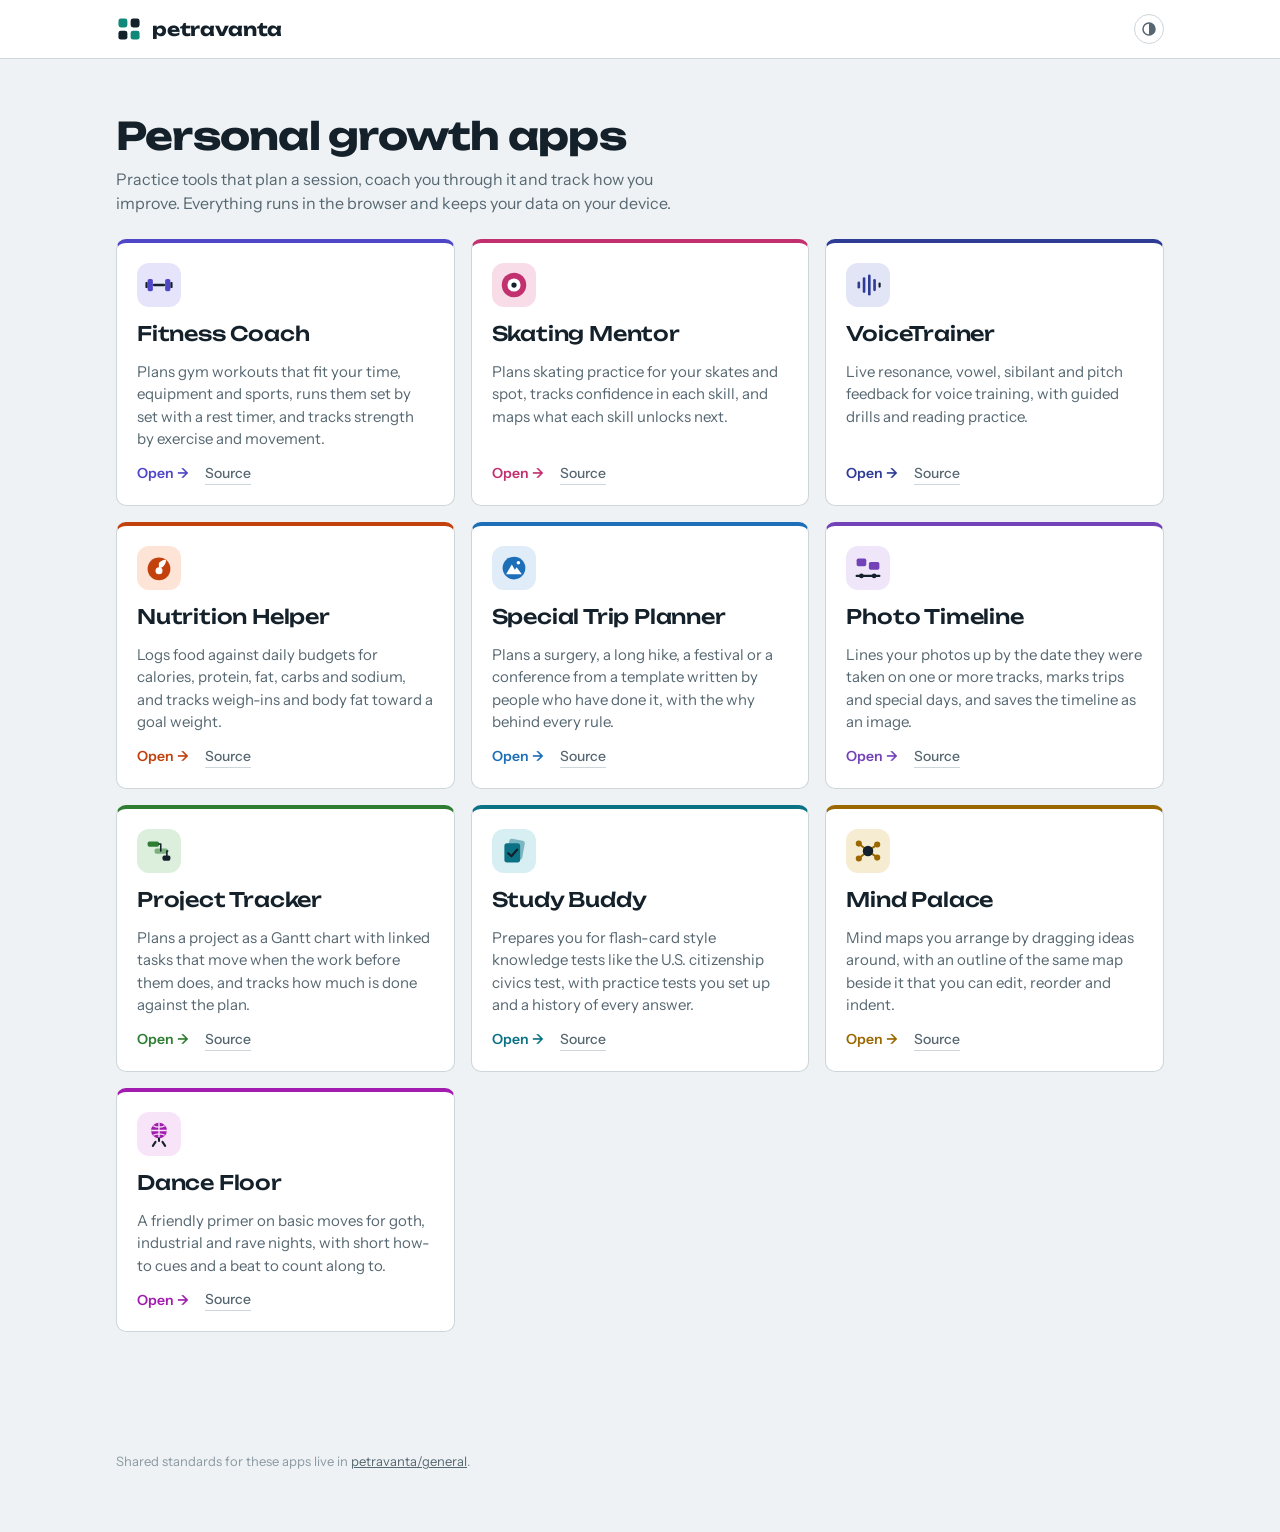
==== index.html @ db1f82f1 "Add Dance Floor to the hub, app menu and standards Co-Authored-By: Claude Opus 5.5 <noreply@anthropi" ====
<!doctype html>
<html lang="en">
<head>
<meta charset="utf-8">
<meta name="viewport" content="width=device-width,initial-scale=1,viewport-fit=cover">
<title>Personal growth apps</title>
<meta name="description" content="Personal growth apps: Fitness Coach, Skating Mentor, VoiceTrainer, Nutrition Helper, Special Trip Planner, Photo Timeline and Project Tracker.">
<meta name="theme-color" content="#ffffff" media="(prefers-color-scheme: light)">
<meta name="theme-color" content="#172129" media="(prefers-color-scheme: dark)">
<link rel="manifest" href="manifest.webmanifest">
<link rel="icon" href="icons/icon.svg" type="image/svg+xml">
<link rel="apple-touch-icon" href="icons/apple-touch-icon.png">
<script>try{var t=localStorage.getItem('petravanta.theme');if(t==='light'||t==='dark')document.documentElement.dataset.theme=t}catch(e){}</script>
<link rel="preconnect" href="https://fonts.googleapis.com">
<link rel="stylesheet" href="https://fonts.googleapis.com/css2?family=Unbounded:wght@500;700&family=Instrument+Sans:wght@400;500;600;700&family=JetBrains+Mono:wght@400;500&display=swap">
<link rel="stylesheet" href="shared/theme.css">
<style>
/* Hub accent: teal. Each card carries its own app's accent. */
:root{--accent:#11897a;--accent-ink:#ffffff;--accent-soft:#d9f1ec}
@media (prefers-color-scheme: dark){:root:not([data-theme="light"]){--accent:#3cc3ad;--accent-ink:#06201c;--accent-soft:#0f3530}}
:root[data-theme="dark"]{--accent:#3cc3ad;--accent-ink:#06201c;--accent-soft:#0f3530}

.app.fitness{--app:#4f46c8;--app-soft:#e6e4fb}
.app.skating{--app:#c2306f;--app-soft:#f8dde8}
.app.voice{--app:#2f3c95;--app-soft:#e2e5f6}
.app.nutrition{--app:#c2410c;--app-soft:#fde4d6}
.app.trip{--app:#1d6fb8;--app-soft:#e0ecf8}
.app.photo{--app:#7442b8;--app-soft:#efe6fa}
.app.project{--app:#2e7d32;--app-soft:#dcefdc}
.app.study{--app:#0b7285;--app-soft:#d7eef2}
.app.mind{--app:#9a6700;--app-soft:#f6ecd2}
.app.dance{--app:#a21caf;--app-soft:#f7e4f9}
@media (prefers-color-scheme: dark){
  :root:not([data-theme="light"]) .app.fitness{--app:#9d95ff;--app-soft:#25224d}
  :root:not([data-theme="light"]) .app.skating{--app:#f0679f;--app-soft:#3d1a2a}
  :root:not([data-theme="light"]) .app.voice{--app:#9aa6ff;--app-soft:#1e2447}
  :root:not([data-theme="light"]) .app.nutrition{--app:#fb8a4c;--app-soft:#3d2014}
  :root:not([data-theme="light"]) .app.trip{--app:#6cb4ff;--app-soft:#132a42}
  :root:not([data-theme="light"]) .app.photo{--app:#bb94ff;--app-soft:#2a1d40}
  :root:not([data-theme="light"]) .app.project{--app:#6fd39a;--app-soft:#143224}
  :root:not([data-theme="light"]) .app.study{--app:#5fd0e4;--app-soft:#0f2f36}
  :root:not([data-theme="light"]) .app.mind{--app:#f2c14e;--app-soft:#33280f}
  :root:not([data-theme="light"]) .app.dance{--app:#e879f9;--app-soft:#33173a}}
:root[data-theme="dark"] .app.fitness{--app:#9d95ff;--app-soft:#25224d}
:root[data-theme="dark"] .app.skating{--app:#f0679f;--app-soft:#3d1a2a}
:root[data-theme="dark"] .app.voice{--app:#9aa6ff;--app-soft:#1e2447}
:root[data-theme="dark"] .app.nutrition{--app:#fb8a4c;--app-soft:#3d2014}
:root[data-theme="dark"] .app.trip{--app:#6cb4ff;--app-soft:#132a42}
:root[data-theme="dark"] .app.photo{--app:#bb94ff;--app-soft:#2a1d40}
:root[data-theme="dark"] .app.project{--app:#6fd39a;--app-soft:#143224}
:root[data-theme="dark"] .app.study{--app:#5fd0e4;--app-soft:#0f2f36}
:root[data-theme="dark"] .app.mind{--app:#f2c14e;--app-soft:#33280f}
:root[data-theme="dark"] .app.dance{--app:#e879f9;--app-soft:#33173a}

.topbar{padding-block:14px}
.theme-slot{margin-left:auto;display:flex}
.hero{padding-block:36px 24px}
.hero h1{font-family:var(--f-display);font-weight:700;font-size:clamp(26px,5vw,38px);letter-spacing:-.02em;line-height:1.1;margin:0 0 10px;text-wrap:balance}
.hero p{color:var(--muted);max-width:52ch;font-size:16px}
.apps{display:grid;grid-template-columns:repeat(auto-fill,minmax(min(100%,300px),1fr));gap:16px;list-style:none;margin:0;padding:0}
.app{position:relative;display:flex;flex-direction:column;gap:12px;background:var(--surface);border:1px solid var(--line);border-radius:var(--r);padding:20px;border-top:4px solid var(--app)}
.app:hover{border-color:var(--app)}
.app .icon{width:44px;height:44px;border-radius:12px;background:var(--app-soft);display:grid;place-items:center}
.app .icon svg{width:28px;height:28px}
.app h2 a{color:inherit;text-decoration:none}
.app h2 a::after{content:"";position:absolute;inset:0;border-radius:var(--r)}
.app h2 a:focus-visible{outline:none}
.app:has(h2 a:focus-visible){outline:2px solid var(--app);outline-offset:2px}
.app p{color:var(--muted);flex:1}
.app .links{display:flex;gap:16px;align-items:center;font-size:14px;font-weight:600}
.app .open{color:var(--app)}
.app .src{position:relative;z-index:1;color:var(--muted);font-weight:500;text-decoration:none;border-bottom:1px solid var(--line)}
.app .src:hover{color:var(--ink)}
footer{padding-block:40px 60px;color:var(--faint);font-size:13px}
footer a{color:var(--muted)}
</style>
</head>
<body>
<header class="top">
  <div class="wrap">
    <div class="topbar">
      <div class="brand">
        <svg viewBox="0 0 32 32" aria-hidden="true"><rect x="3" y="3" width="11" height="11" rx="3" fill="var(--accent)"/><rect x="18" y="3" width="11" height="11" rx="3" fill="var(--ink)"/><rect x="3" y="18" width="11" height="11" rx="3" fill="var(--ink)"/><rect x="18" y="18" width="11" height="11" rx="3" fill="var(--accent)"/></svg>
        petravanta
      </div>
      <span class="theme-slot" data-theme-switch></span>
    </div>
  </div>
</header>

<main class="wrap">
  <section class="hero">
    <h1>Personal growth apps</h1>
    <p>Practice tools that plan a session, coach you through it and track how you improve. Everything runs in the browser and keeps your data on your device.</p>
  </section>

  <ul class="apps">
    <li class="app fitness">
      <div class="icon"><svg viewBox="0 0 32 32" aria-hidden="true"><rect x="3" y="9" width="6" height="14" rx="2" fill="var(--app)"/><rect x="23" y="9" width="6" height="14" rx="2" fill="var(--app)"/><rect x="9" y="14.5" width="14" height="3" rx="1.5" fill="var(--ink)"/><rect x="0.5" y="12.5" width="2.5" height="7" rx="1" fill="var(--ink)"/><rect x="29" y="12.5" width="2.5" height="7" rx="1" fill="var(--ink)"/></svg></div>
      <h2><a href="https://petravanta.github.io/fitness-coach/">Fitness Coach</a></h2>
      <p>Plans gym workouts that fit your time, equipment and sports, runs them set by set with a rest timer, and tracks strength by exercise and movement.</p>
      <div class="links"><span class="open" aria-hidden="true">Open →</span><a class="src" href="https://github.com/petravanta/fitness-coach">Source</a></div>
    </li>
    <li class="app skating">
      <div class="icon"><svg viewBox="0 0 32 32" aria-hidden="true"><circle cx="16" cy="16" r="14" fill="var(--app)"/><circle cx="16" cy="16" r="7.5" fill="var(--surface)"/><circle cx="16" cy="16" r="3" fill="var(--ink)"/></svg></div>
      <h2><a href="https://petravanta.github.io/skating-mentor/">Skating Mentor</a></h2>
      <p>Plans skating practice for your skates and spot, tracks confidence in each skill, and maps what each skill unlocks next.</p>
      <div class="links"><span class="open" aria-hidden="true">Open →</span><a class="src" href="https://github.com/petravanta/skating-mentor">Source</a></div>
    </li>
    <li class="app voice">
      <div class="icon"><svg viewBox="0 0 32 32" aria-hidden="true"><g fill="var(--app)"><rect x="4" y="12" width="3" height="8" rx="1.5"/><rect x="10" y="7" width="3" height="18" rx="1.5"/><rect x="16" y="4" width="3" height="24" rx="1.5"/><rect x="22" y="9" width="3" height="14" rx="1.5"/></g><rect x="28" y="13" width="2.5" height="6" rx="1.25" fill="var(--ink)"/></svg></div>
      <h2><a href="https://petravanta.github.io/voicetrainer/">VoiceTrainer</a></h2>
      <p>Live resonance, vowel, sibilant and pitch feedback for voice training, with guided drills and reading practice.</p>
      <div class="links"><span class="open" aria-hidden="true">Open →</span><a class="src" href="https://github.com/petravanta/voicetrainer">Source</a></div>
    </li>
    <li class="app nutrition">
      <div class="icon"><svg viewBox="0 0 32 32" aria-hidden="true"><circle cx="16" cy="17" r="13" fill="var(--app)"/><path d="M16 10c3.5-4 8-3.5 8-3.5s.5 4.5-3.5 8c-2 1.7-4.5 1.5-4.5 1.5S15.6 12 16 10z" fill="var(--surface)"/><circle cx="16" cy="19" r="4" fill="var(--surface)"/></svg></div>
      <h2><a href="https://petravanta.github.io/nutrition-helper/">Nutrition Helper</a></h2>
      <p>Logs food against daily budgets for calories, protein, fat, carbs and sodium, and tracks weigh-ins and body fat toward a goal weight.</p>
      <div class="links"><span class="open" aria-hidden="true">Open →</span><a class="src" href="https://github.com/petravanta/nutrition-helper">Source</a></div>
    </li>
    <li class="app trip">
      <div class="icon"><svg viewBox="0 0 32 32" aria-hidden="true"><circle cx="16" cy="16" r="13" fill="var(--app)"/><path d="M7 23l6.5-11 3.5 6 2-3 6 8z" fill="var(--surface)"/><circle cx="21" cy="10" r="2" fill="var(--surface)"/></svg></div>
      <h2><a href="https://petravanta.github.io/special-trip-planner/">Special Trip Planner</a></h2>
      <p>Plans a surgery, a long hike, a festival or a conference from a template written by people who have done it, with the why behind every rule.</p>
      <div class="links"><span class="open" aria-hidden="true">Open →</span><a class="src" href="https://github.com/petravanta/special-trip-planner">Source</a></div>
    </li>
    <li class="app photo">
      <div class="icon"><svg viewBox="0 0 32 32" aria-hidden="true"><rect x="3" y="5" width="11" height="9" rx="2" fill="var(--app)"/><rect x="17" y="9" width="12" height="9" rx="2" fill="var(--app)"/><path d="M3 25h26" stroke="var(--ink)" stroke-width="2.4" stroke-linecap="round"/><circle cx="8.5" cy="25" r="2.6" fill="var(--ink)"/><circle cx="23" cy="25" r="2.6" fill="var(--ink)"/></svg></div>
      <h2><a href="https://petravanta.github.io/photo-timeline/">Photo Timeline</a></h2>
      <p>Lines your photos up by the date they were taken on one or more tracks, marks trips and special days, and saves the timeline as an image.</p>
      <div class="links"><span class="open" aria-hidden="true">Open →</span><a class="src" href="https://github.com/petravanta/photo-timeline">Source</a></div>
    </li>
    <li class="app project">
      <div class="icon"><svg viewBox="0 0 32 32" aria-hidden="true"><rect x="3" y="5" width="13" height="6" rx="2" fill="var(--app)"/><rect x="11" y="13" width="15" height="6" rx="2" fill="var(--app)" opacity=".55"/><rect x="20" y="21" width="9" height="6" rx="2" fill="var(--ink)"/><path d="M16 8h2v8M26 16h-1v8" fill="none" stroke="var(--ink)" stroke-width="1.8" stroke-linecap="round" stroke-linejoin="round"/></svg></div>
      <h2><a href="https://petravanta.github.io/project-tracker/">Project Tracker</a></h2>
      <p>Plans a project as a Gantt chart with linked tasks that move when the work before them does, and tracks how much is done against the plan.</p>
      <div class="links"><span class="open" aria-hidden="true">Open →</span><a class="src" href="https://github.com/petravanta/project-tracker">Source</a></div>
    </li>
    <li class="app study">
      <div class="icon"><svg viewBox="0 0 32 32" aria-hidden="true"><rect x="9" y="3" width="18" height="22" rx="3" fill="var(--app)" opacity=".45" transform="rotate(10 18 14)"/><rect x="5" y="7" width="18" height="22" rx="3" fill="var(--app)"/><path d="M9.5 18.5l3.5 3.5 6.5-7.5" fill="none" stroke="var(--ink)" stroke-width="2.6" stroke-linecap="round" stroke-linejoin="round"/></svg></div>
      <h2><a href="https://petravanta.github.io/study-buddy/">Study Buddy</a></h2>
      <p>Prepares you for flash-card style knowledge tests like the U.S. citizenship civics test, with practice tests you set up and a history of every answer.</p>
      <div class="links"><span class="open" aria-hidden="true">Open →</span><a class="src" href="https://github.com/petravanta/study-buddy">Source</a></div>
    </li>
    <li class="app mind">
      <div class="icon"><svg viewBox="0 0 32 32" aria-hidden="true"><path d="M16 16L6 8M16 16L6 24M16 16L26 9M16 16L26 23" stroke="var(--app)" stroke-width="2.2" stroke-linecap="round"/><circle cx="16" cy="16" r="6" fill="var(--ink)"/><circle cx="5.5" cy="7.5" r="3.5" fill="var(--app)"/><circle cx="5.5" cy="24.5" r="3.5" fill="var(--app)"/><circle cx="26.5" cy="8.5" r="3.5" fill="var(--app)"/><circle cx="26.5" cy="23.5" r="3.5" fill="var(--app)"/></svg></div>
      <h2><a href="https://petravanta.github.io/mind-palace/">Mind Palace</a></h2>
      <p>Mind maps you arrange by dragging ideas around, with an outline of the same map beside it that you can edit, reorder and indent.</p>
      <div class="links"><span class="open" aria-hidden="true">Open →</span><a class="src" href="https://github.com/petravanta/mind-palace">Source</a></div>
    </li>
    <li class="app dance">
      <div class="icon"><svg viewBox="0 0 32 32" aria-hidden="true"><circle cx="16" cy="12" r="9" fill="var(--app)"/><path d="M7 12h18M16 3v18M9.5 6.5c3.5 2.2 9.5 2.2 13 0M9.5 17.5c3.5-2.2 9.5-2.2 13 0" stroke="var(--app-soft)" stroke-width="1.5" fill="none"/><path d="M16 21v3M9 29.5l3-4.5M23 29.5l-3-4.5" stroke="var(--ink)" stroke-width="2.4" stroke-linecap="round"/></svg></div>
      <h2><a href="https://petravanta.github.io/dance-floor/">Dance Floor</a></h2>
      <p>A friendly primer on basic moves for goth, industrial and rave nights, with short how-to cues and a beat to count along to.</p>
      <div class="links"><span class="open" aria-hidden="true">Open →</span><a class="src" href="https://github.com/petravanta/dance-floor">Source</a></div>
    </li>
  </ul>
</main>

<footer class="wrap">
  Shared standards for these apps live in <a href="https://github.com/petravanta/general">petravanta/general</a>.
</footer>
<script src="shared/theme-switch.js" defer></script>
<script>if('serviceWorker' in navigator&&/^(petravanta\.github\.io|localhost|127\.0\.0\.1)$/.test(location.hostname))navigator.serviceWorker.register('sw.js').catch(function(){})</script>
</body>
</html>
---- shared/theme.css ----
/* ===== Shared look: petravanta's apps =====
   Canonical copy of the tokens, type and components used by Fitness Coach and Skating Mentor (and this hub).
   Apps currently inline this block between "Shared look" and "end shared look"; update both when it changes.
   Each app only overrides the --accent values after this block. */
:root{
  --bg:#eef2f4; --surface:#ffffff; --sunk:#e3e9ec; --line:#cdd6db; --ink:#14212a; --muted:#566771; --faint:#8a99a2;
  --lv-new:#9aa8b0; --lv-learn:#c07a00; --lv-dev:#2f6fd0; --lv-conf:#11897a; --lv-solid:#0c5e3e;
  --lv-learn-bg:#fbefd9; --lv-dev-bg:#e1ebfa; --lv-conf-bg:#d9f1ec; --lv-solid-bg:#d5eadf;
  --danger:#b3261e; --danger-soft:#fbe3e1;
  --f-display:"Unbounded","Arial Rounded MT Bold",system-ui,sans-serif;
  --f-body:"Instrument Sans",system-ui,-apple-system,"Segoe UI",sans-serif;
  --f-mono:"JetBrains Mono",ui-monospace,"SF Mono",Menlo,monospace;
  --r:10px;
}
@media (prefers-color-scheme: dark){:root:not([data-theme="light"]){
  --bg:#0f161b; --surface:#172129; --sunk:#111a20; --line:#2a3842; --ink:#e4ecf0; --muted:#9fb0ba; --faint:#6b7d88;
  --lv-new:#64757f; --lv-learn:#e6a33a; --lv-dev:#6ea0f0; --lv-conf:#3cc3ad; --lv-solid:#6fd39a;
  --lv-learn-bg:#3a2a10; --lv-dev-bg:#182a45; --lv-conf-bg:#0f3530; --lv-solid-bg:#143224;
  --danger:#ff8a80; --danger-soft:#3d1c1a; color-scheme:dark}}
:root[data-theme="dark"]{
  --bg:#0f161b; --surface:#172129; --sunk:#111a20; --line:#2a3842; --ink:#e4ecf0; --muted:#9fb0ba; --faint:#6b7d88;
  --lv-new:#64757f; --lv-learn:#e6a33a; --lv-dev:#6ea0f0; --lv-conf:#3cc3ad; --lv-solid:#6fd39a;
  --lv-learn-bg:#3a2a10; --lv-dev-bg:#182a45; --lv-conf-bg:#0f3530; --lv-solid-bg:#143224;
  --danger:#ff8a80; --danger-soft:#3d1c1a; color-scheme:dark}
*{box-sizing:border-box}
body{margin:0;background:var(--bg);color:var(--ink);font-family:var(--f-body);font-size:15px;line-height:1.5}
body::before{content:"";position:fixed;inset:0 0 auto;height:env(safe-area-inset-top,0px);z-index:30;background:var(--surface)}
[hidden]{display:none!important}
button,input,select,textarea{font:inherit;color:inherit}
button{cursor:pointer}
:focus-visible{outline:2px solid var(--accent);outline-offset:2px}
.wrap{max-width:1080px;margin:0 auto;padding-left:max(16px,env(safe-area-inset-left,0px));padding-right:max(16px,env(safe-area-inset-right,0px))}
header.top{position:sticky;top:env(safe-area-inset-top,0px);z-index:20;background:var(--surface);border-bottom:1px solid var(--line)}
.topbar{display:flex;align-items:center;gap:16px;padding-block:12px 0;flex-wrap:wrap}
.brand{font-family:var(--f-display);font-weight:700;font-size:18px;letter-spacing:-.01em;display:flex;align-items:center;gap:10px}
.brand svg{width:26px;height:26px;flex:none}
.save-state{margin-left:auto;font-size:12px;color:var(--muted);font-family:var(--f-mono)}
nav.tabs{display:flex;gap:4px;overflow-x:auto;padding-top:8px;scrollbar-width:none}
nav.tabs button{background:none;border:0;border-bottom:3px solid transparent;padding:8px 12px 9px;font-weight:600;color:var(--muted);white-space:nowrap}
nav.tabs button[aria-selected="true"]{color:var(--ink);border-bottom-color:var(--accent)}
main{padding-block:20px 80px}
h2{font-family:var(--f-display);font-weight:500;font-size:20px;letter-spacing:-.01em;margin:0;text-wrap:balance}
h3{font-size:13px;text-transform:uppercase;letter-spacing:.08em;color:var(--muted);margin:0;font-weight:600}
p{margin:0}
.muted{color:var(--muted)}
.small{font-size:13px}
.mono{font-family:var(--f-mono);font-variant-numeric:tabular-nums}
.stack{display:flex;flex-direction:column;gap:16px}
.row{display:flex;gap:8px;flex-wrap:wrap;align-items:center}
.panel{background:var(--surface);border:1px solid var(--line);border-radius:var(--r);padding:16px}
.btn{border:1px solid var(--line);background:var(--surface);border-radius:999px;padding:7px 14px;font-weight:600;font-size:14px}
.btn:hover{border-color:var(--muted)}
.btn.primary{background:var(--accent);border-color:var(--accent);color:var(--accent-ink)}
.btn.ghost{background:none}
.btn.danger{color:var(--danger)}
.btn.sm{padding:4px 10px;font-size:13px}
.btn.big{padding:12px 22px;font-size:16px}
.chip{border:1px solid var(--line);background:var(--surface);border-radius:999px;padding:5px 12px;font-size:13px;font-weight:600;color:var(--muted)}
.chip[aria-pressed="true"]{background:var(--ink);border-color:var(--ink);color:var(--bg)}
.chips{display:flex;flex-wrap:wrap;gap:6px}
label.field{display:flex;flex-direction:column;gap:4px;font-size:12px;font-weight:600;color:var(--muted);text-transform:uppercase;letter-spacing:.06em}
select,input[type=text],input[type=number],textarea{background:var(--surface);border:1px solid var(--line);border-radius:8px;padding:8px 10px;font-size:15px;text-transform:none;letter-spacing:0;font-weight:500;min-width:0}
textarea{resize:vertical}
.ctx{display:grid;grid-template-columns:repeat(4,minmax(0,1fr));gap:12px;align-items:end}
@media (max-width:720px){.ctx{grid-template-columns:repeat(2,minmax(0,1fr))}}
.ctx-note{font-size:13px;color:var(--muted);margin-top:10px}
.pill{display:inline-flex;align-items:center;gap:6px;border-radius:999px;padding:2px 9px;font-size:12px;font-weight:700;white-space:nowrap;background:var(--sunk);color:var(--muted)}
.pill.l1{background:var(--lv-learn-bg);color:var(--lv-learn)}
.pill.l2{background:var(--lv-dev-bg);color:var(--lv-dev)}
.pill.l3{background:var(--lv-conf-bg);color:var(--lv-conf)}
.pill.l4{background:var(--lv-solid-bg);color:var(--lv-solid)}
.two{display:grid;grid-template-columns:minmax(0,1fr) minmax(0,1fr);gap:16px}
@media (max-width:720px){.two{grid-template-columns:minmax(0,1fr)}}
.banner{background:var(--accent-soft);border-radius:var(--r);padding:12px 16px;display:flex;gap:12px;align-items:center;flex-wrap:wrap}
.banner p{flex:1 1 260px}
.stats{display:grid;grid-template-columns:repeat(4,minmax(0,1fr));gap:12px}
@media (max-width:620px){.stats{grid-template-columns:repeat(2,minmax(0,1fr))}}
.stat b{display:block;font-family:var(--f-mono);font-size:24px;font-weight:500}
.stat span{font-size:12px;color:var(--muted);text-transform:uppercase;letter-spacing:.06em}
.meter{height:8px;border-radius:4px;background:var(--sunk);overflow:hidden}
.meter i{display:block;height:100%;border-radius:4px;background:var(--accent)}
.scrim{position:fixed;inset:0;background:rgba(10,16,20,.35);z-index:40}
.drawer{position:fixed;z-index:41;top:0;right:0;bottom:0;width:min(440px,100%);background:var(--surface);border-left:1px solid var(--line);overflow-y:auto;
  padding:calc(env(safe-area-inset-top,0px) + 18px) max(18px,env(safe-area-inset-right,0px)) calc(env(safe-area-inset-bottom,0px) + 24px) 18px;display:flex;flex-direction:column;gap:16px}
@media (max-width:640px){.drawer{top:auto;left:0;width:100%;max-height:86vh;border-left:0;border-top:1px solid var(--line);border-radius:16px 16px 0 0;padding-left:max(18px,env(safe-area-inset-left,0px))}}
.drawer .x{position:absolute;top:calc(env(safe-area-inset-top,0px) + 12px);right:max(12px,env(safe-area-inset-right,0px));background:var(--sunk);border:0;border-radius:999px;width:32px;height:32px;font-size:18px;line-height:1}
@media (max-width:640px){.drawer .x{top:12px}}
.drawer h2{padding-right:40px}
.drawer ul,.cues{margin:0;padding-left:18px}
.checks{display:flex;flex-wrap:wrap;gap:6px}
.checks label{display:inline-flex;align-items:center;gap:5px;font-size:13px;border:1px solid var(--line);border-radius:6px;padding:3px 8px;background:var(--sunk)}
.entry{display:grid;grid-template-columns:minmax(0,1fr) auto;gap:2px 12px;padding:8px 0;border-top:1px solid var(--line)}
.entry .meta{font-size:12px;color:var(--muted)}
.toast{position:fixed;left:50%;transform:translateX(-50%);bottom:calc(env(safe-area-inset-bottom,0px) + 18px);background:var(--ink);color:var(--bg);padding:9px 16px;border-radius:999px;font-size:14px;font-weight:600;z-index:60;max-width:calc(100% - 32px)}
.empty{padding:28px 16px;text-align:center;color:var(--muted)}
@media (prefers-reduced-motion:no-preference){.drawer{animation:slide .18s ease-out}@keyframes slide{from{transform:translateX(24px);opacity:.4}}}
/* ===== end shared look ===== */
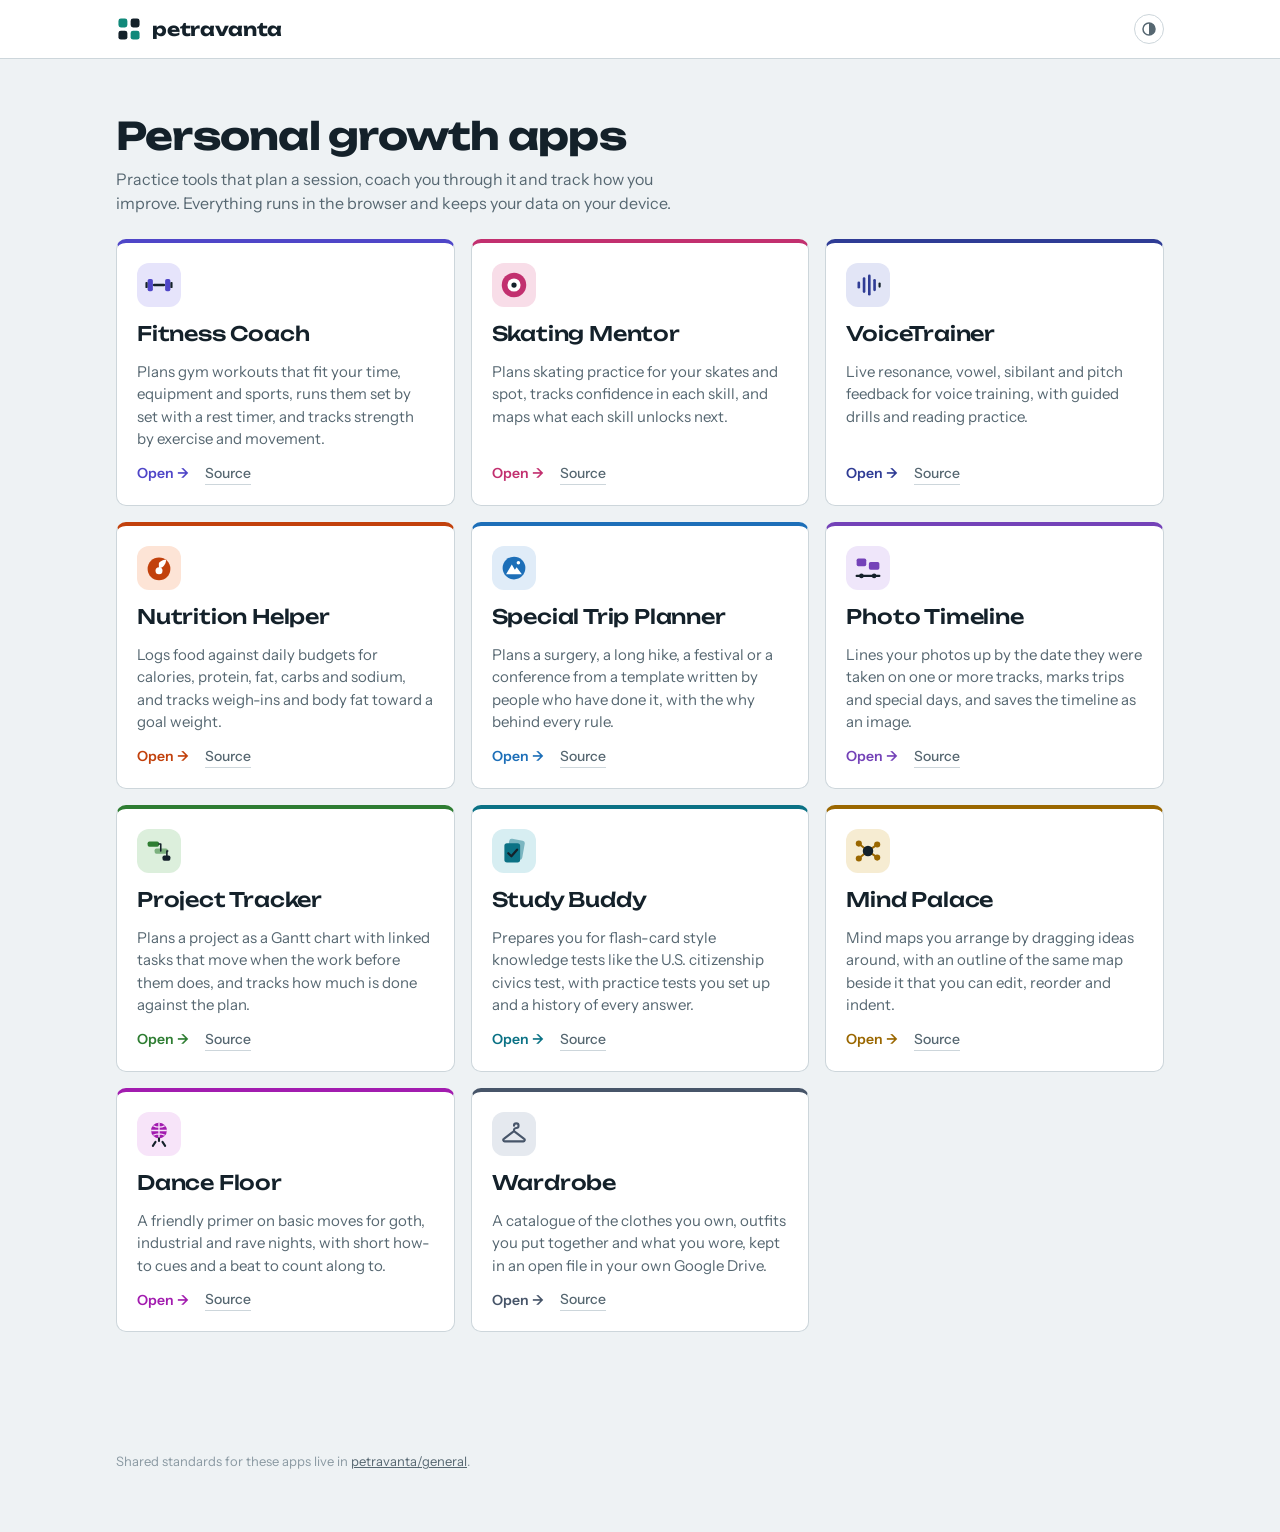
==== commit 648f9064: "Add Wardrobe to the hub, app menu and standards Co-Authored-By: Claude Opus 5.5 <noreply@anthropic.c" ====
--- a/index.html
+++ b/index.html
@@ -30,6 +30,7 @@
 .app.study{--app:#0b7285;--app-soft:#d7eef2}
 .app.mind{--app:#9a6700;--app-soft:#f6ecd2}
 .app.dance{--app:#a21caf;--app-soft:#f7e4f9}
+.app.wardrobe{--app:#475569;--app-soft:#e5e9ef}
 @media (prefers-color-scheme: dark){
   :root:not([data-theme="light"]) .app.fitness{--app:#9d95ff;--app-soft:#25224d}
   :root:not([data-theme="light"]) .app.skating{--app:#f0679f;--app-soft:#3d1a2a}
@@ -40,7 +41,8 @@
   :root:not([data-theme="light"]) .app.project{--app:#6fd39a;--app-soft:#143224}
   :root:not([data-theme="light"]) .app.study{--app:#5fd0e4;--app-soft:#0f2f36}
   :root:not([data-theme="light"]) .app.mind{--app:#f2c14e;--app-soft:#33280f}
-  :root:not([data-theme="light"]) .app.dance{--app:#e879f9;--app-soft:#33173a}}
+  :root:not([data-theme="light"]) .app.dance{--app:#e879f9;--app-soft:#33173a}
+  :root:not([data-theme="light"]) .app.wardrobe{--app:#a5b4c8;--app-soft:#222b36}}
 :root[data-theme="dark"] .app.fitness{--app:#9d95ff;--app-soft:#25224d}
 :root[data-theme="dark"] .app.skating{--app:#f0679f;--app-soft:#3d1a2a}
 :root[data-theme="dark"] .app.voice{--app:#9aa6ff;--app-soft:#1e2447}
@@ -51,6 +53,7 @@
 :root[data-theme="dark"] .app.study{--app:#5fd0e4;--app-soft:#0f2f36}
 :root[data-theme="dark"] .app.mind{--app:#f2c14e;--app-soft:#33280f}
 :root[data-theme="dark"] .app.dance{--app:#e879f9;--app-soft:#33173a}
+:root[data-theme="dark"] .app.wardrobe{--app:#a5b4c8;--app-soft:#222b36}
 
 .topbar{padding-block:14px}
 .theme-slot{margin-left:auto;display:flex}
@@ -155,6 +158,12 @@
       <p>A friendly primer on basic moves for goth, industrial and rave nights, with short how-to cues and a beat to count along to.</p>
       <div class="links"><span class="open" aria-hidden="true">Open →</span><a class="src" href="https://github.com/petravanta/dance-floor">Source</a></div>
     </li>
+    <li class="app wardrobe">
+      <div class="icon"><svg viewBox="0 0 32 32" aria-hidden="true"><path d="M16 6.5a2.6 2.6 0 1 1 2.6 2.6c-1 0-2.6.9-2.6 2.4v1.2L4.4 21.5a1.6 1.6 0 0 0 1 2.9h21.2a1.6 1.6 0 0 0 1-2.9L16 12.7" fill="var(--app-soft)" stroke="var(--app)" stroke-width="2.4" stroke-linecap="round" stroke-linejoin="round"/></svg></div>
+      <h2><a href="https://petravanta.github.io/wardrobe/">Wardrobe</a></h2>
+      <p>A catalogue of the clothes you own, outfits you put together and what you wore, kept in an open file in your own Google Drive.</p>
+      <div class="links"><span class="open" aria-hidden="true">Open →</span><a class="src" href="https://github.com/petravanta/wardrobe">Source</a></div>
+    </li>
   </ul>
 </main>
 
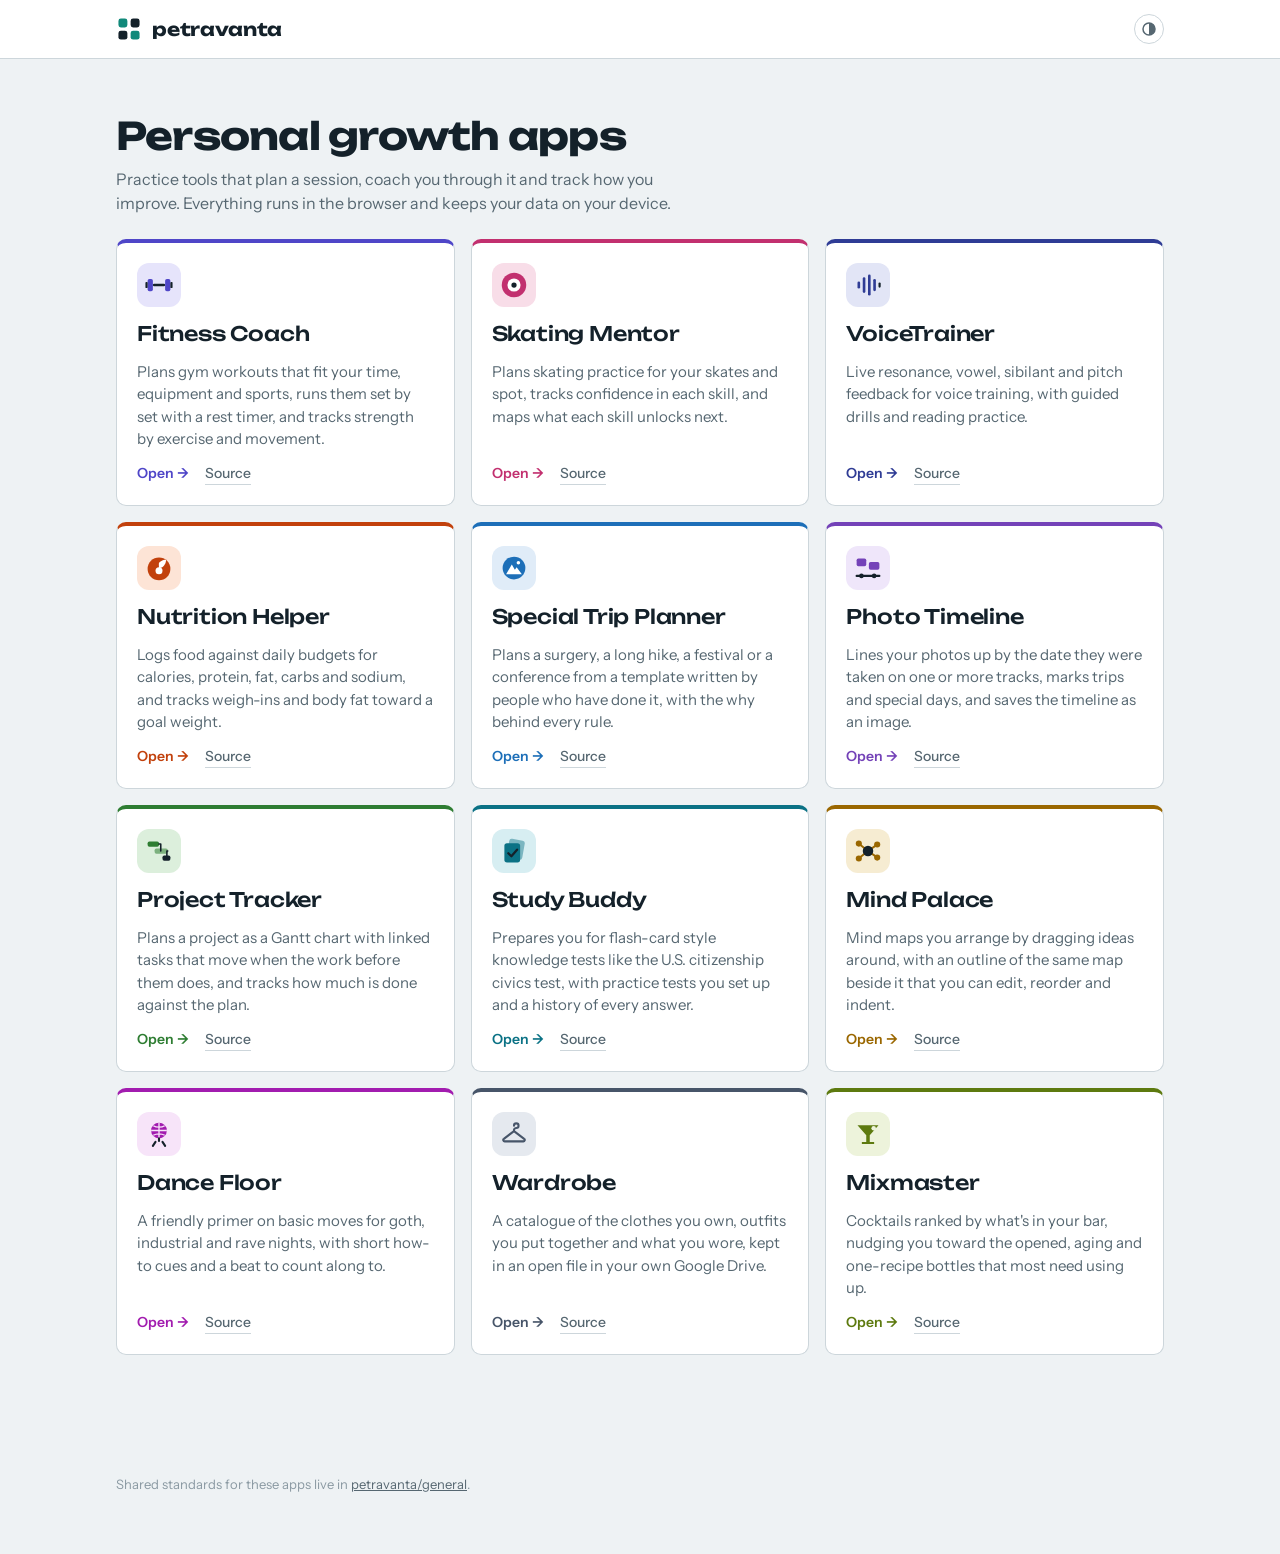
==== commit f94da759: "Add Mixmaster to the hub Hub card (chartreuse accent, cocktail glass icon), app switcher entry in sh" ====
--- a/index.html
+++ b/index.html
@@ -31,6 +31,7 @@
 .app.mind{--app:#9a6700;--app-soft:#f6ecd2}
 .app.dance{--app:#a21caf;--app-soft:#f7e4f9}
 .app.wardrobe{--app:#475569;--app-soft:#e5e9ef}
+.app.mixmaster{--app:#5d7a0f;--app-soft:#edf3db}
 @media (prefers-color-scheme: dark){
   :root:not([data-theme="light"]) .app.fitness{--app:#9d95ff;--app-soft:#25224d}
   :root:not([data-theme="light"]) .app.skating{--app:#f0679f;--app-soft:#3d1a2a}
@@ -42,7 +43,8 @@
   :root:not([data-theme="light"]) .app.study{--app:#5fd0e4;--app-soft:#0f2f36}
   :root:not([data-theme="light"]) .app.mind{--app:#f2c14e;--app-soft:#33280f}
   :root:not([data-theme="light"]) .app.dance{--app:#e879f9;--app-soft:#33173a}
-  :root:not([data-theme="light"]) .app.wardrobe{--app:#a5b4c8;--app-soft:#222b36}}
+  :root:not([data-theme="light"]) .app.wardrobe{--app:#a5b4c8;--app-soft:#222b36}
+  :root:not([data-theme="light"]) .app.mixmaster{--app:#b8d957;--app-soft:#252f10}}
 :root[data-theme="dark"] .app.fitness{--app:#9d95ff;--app-soft:#25224d}
 :root[data-theme="dark"] .app.skating{--app:#f0679f;--app-soft:#3d1a2a}
 :root[data-theme="dark"] .app.voice{--app:#9aa6ff;--app-soft:#1e2447}
@@ -54,6 +56,7 @@
 :root[data-theme="dark"] .app.mind{--app:#f2c14e;--app-soft:#33280f}
 :root[data-theme="dark"] .app.dance{--app:#e879f9;--app-soft:#33173a}
 :root[data-theme="dark"] .app.wardrobe{--app:#a5b4c8;--app-soft:#222b36}
+:root[data-theme="dark"] .app.mixmaster{--app:#b8d957;--app-soft:#252f10}
 
 .topbar{padding-block:14px}
 .theme-slot{margin-left:auto;display:flex}
@@ -164,6 +167,12 @@
       <p>A catalogue of the clothes you own, outfits you put together and what you wore, kept in an open file in your own Google Drive.</p>
       <div class="links"><span class="open" aria-hidden="true">Open →</span><a class="src" href="https://github.com/petravanta/wardrobe">Source</a></div>
     </li>
+    <li class="app mixmaster">
+      <div class="icon"><svg viewBox="0 0 32 32" aria-hidden="true"><path d="M4 6h24L18 17.5V25h5v2.5H9V25h5v-7.5z" fill="var(--app)"/><circle cx="22.5" cy="9.5" r="2.6" fill="var(--app-soft)"/></svg></div>
+      <h2><a href="https://petravanta.github.io/mixmaster/">Mixmaster</a></h2>
+      <p>Cocktails ranked by what's in your bar, nudging you toward the opened, aging and one-recipe bottles that most need using up.</p>
+      <div class="links"><span class="open" aria-hidden="true">Open →</span><a class="src" href="https://github.com/petravanta/mixmaster">Source</a></div>
+    </li>
   </ul>
 </main>
 
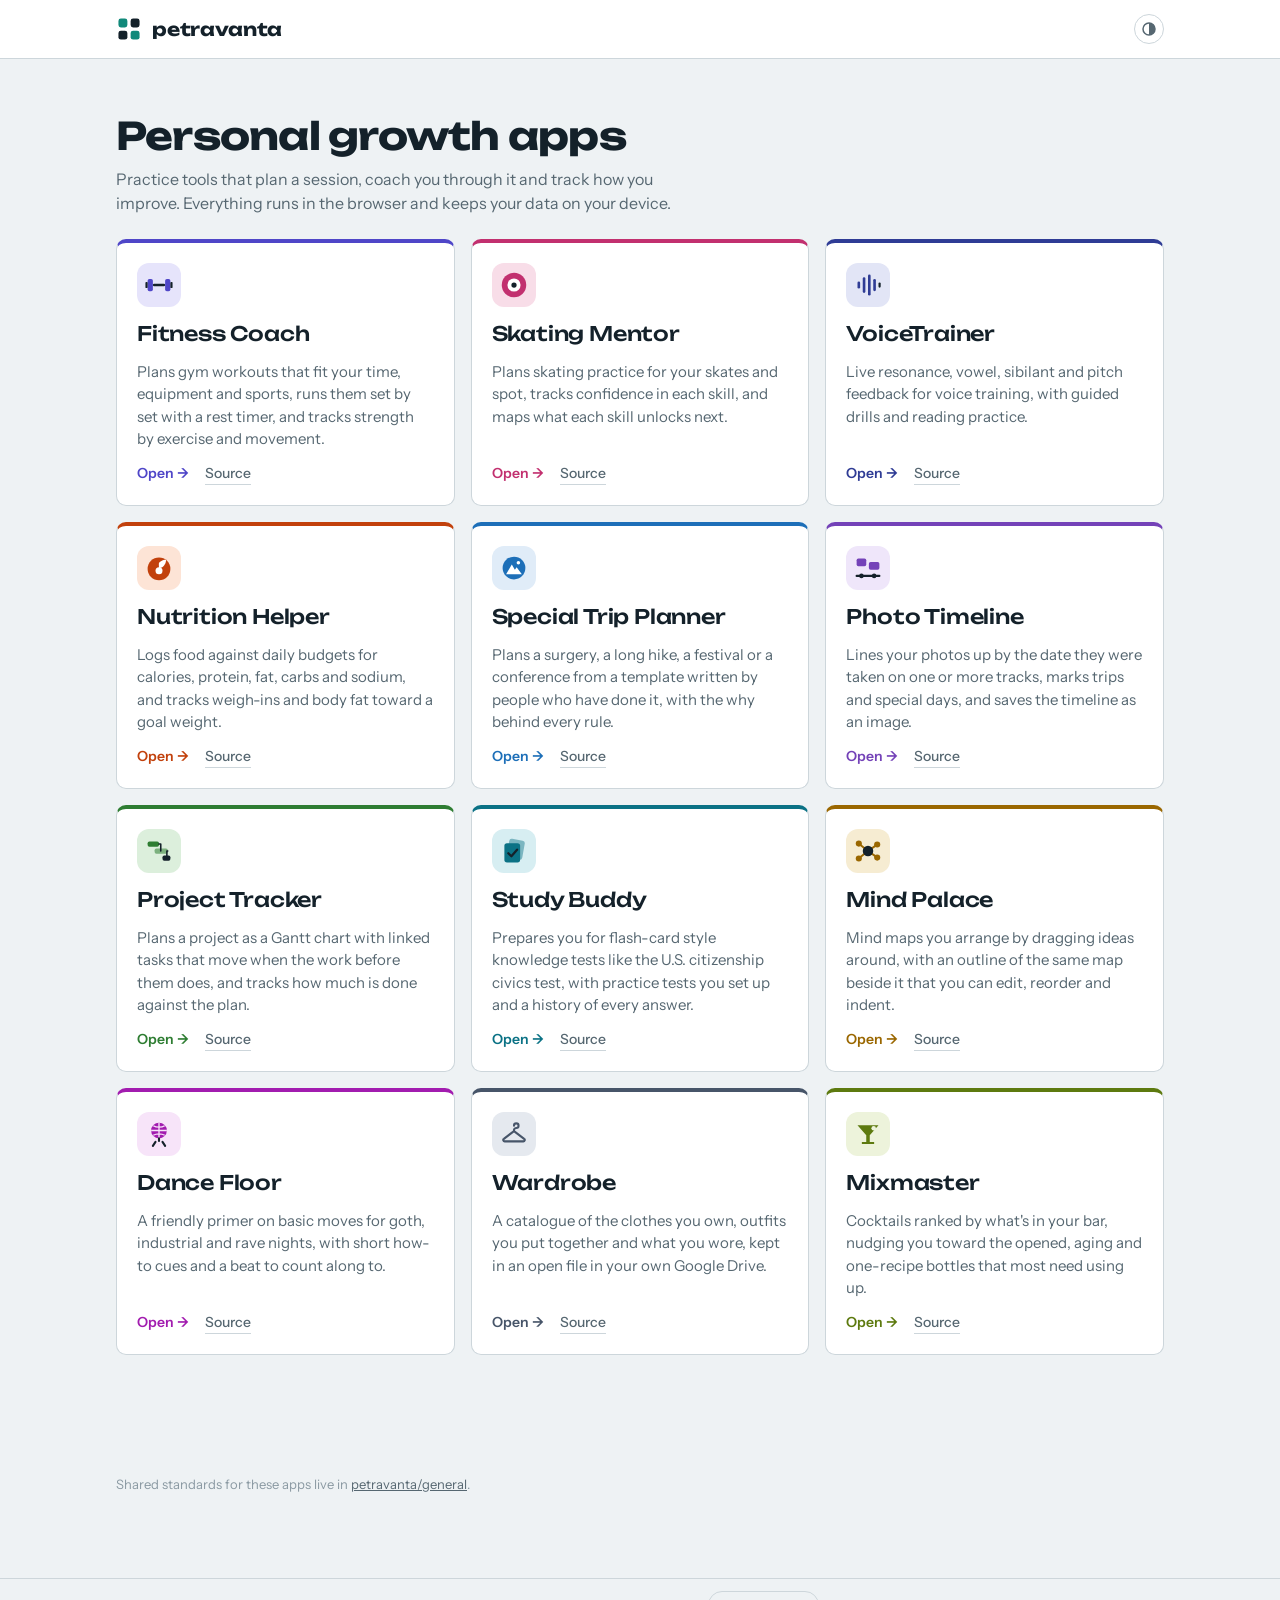
==== commit 3b1e5d43: "Add version footer and per-app Drive folders standards - shared/version-footer.js: version, commit a" ====
--- a/index.html
+++ b/index.html
@@ -180,6 +180,7 @@
   Shared standards for these apps live in <a href="https://github.com/petravanta/general">petravanta/general</a>.
 </footer>
 <script src="shared/theme-switch.js" defer></script>
+<script src="shared/version-footer.js" defer></script>
 <script>if('serviceWorker' in navigator&&/^(petravanta\.github\.io|localhost|127\.0\.0\.1)$/.test(location.hostname))navigator.serviceWorker.register('sw.js').catch(function(){})</script>
 </body>
 </html>
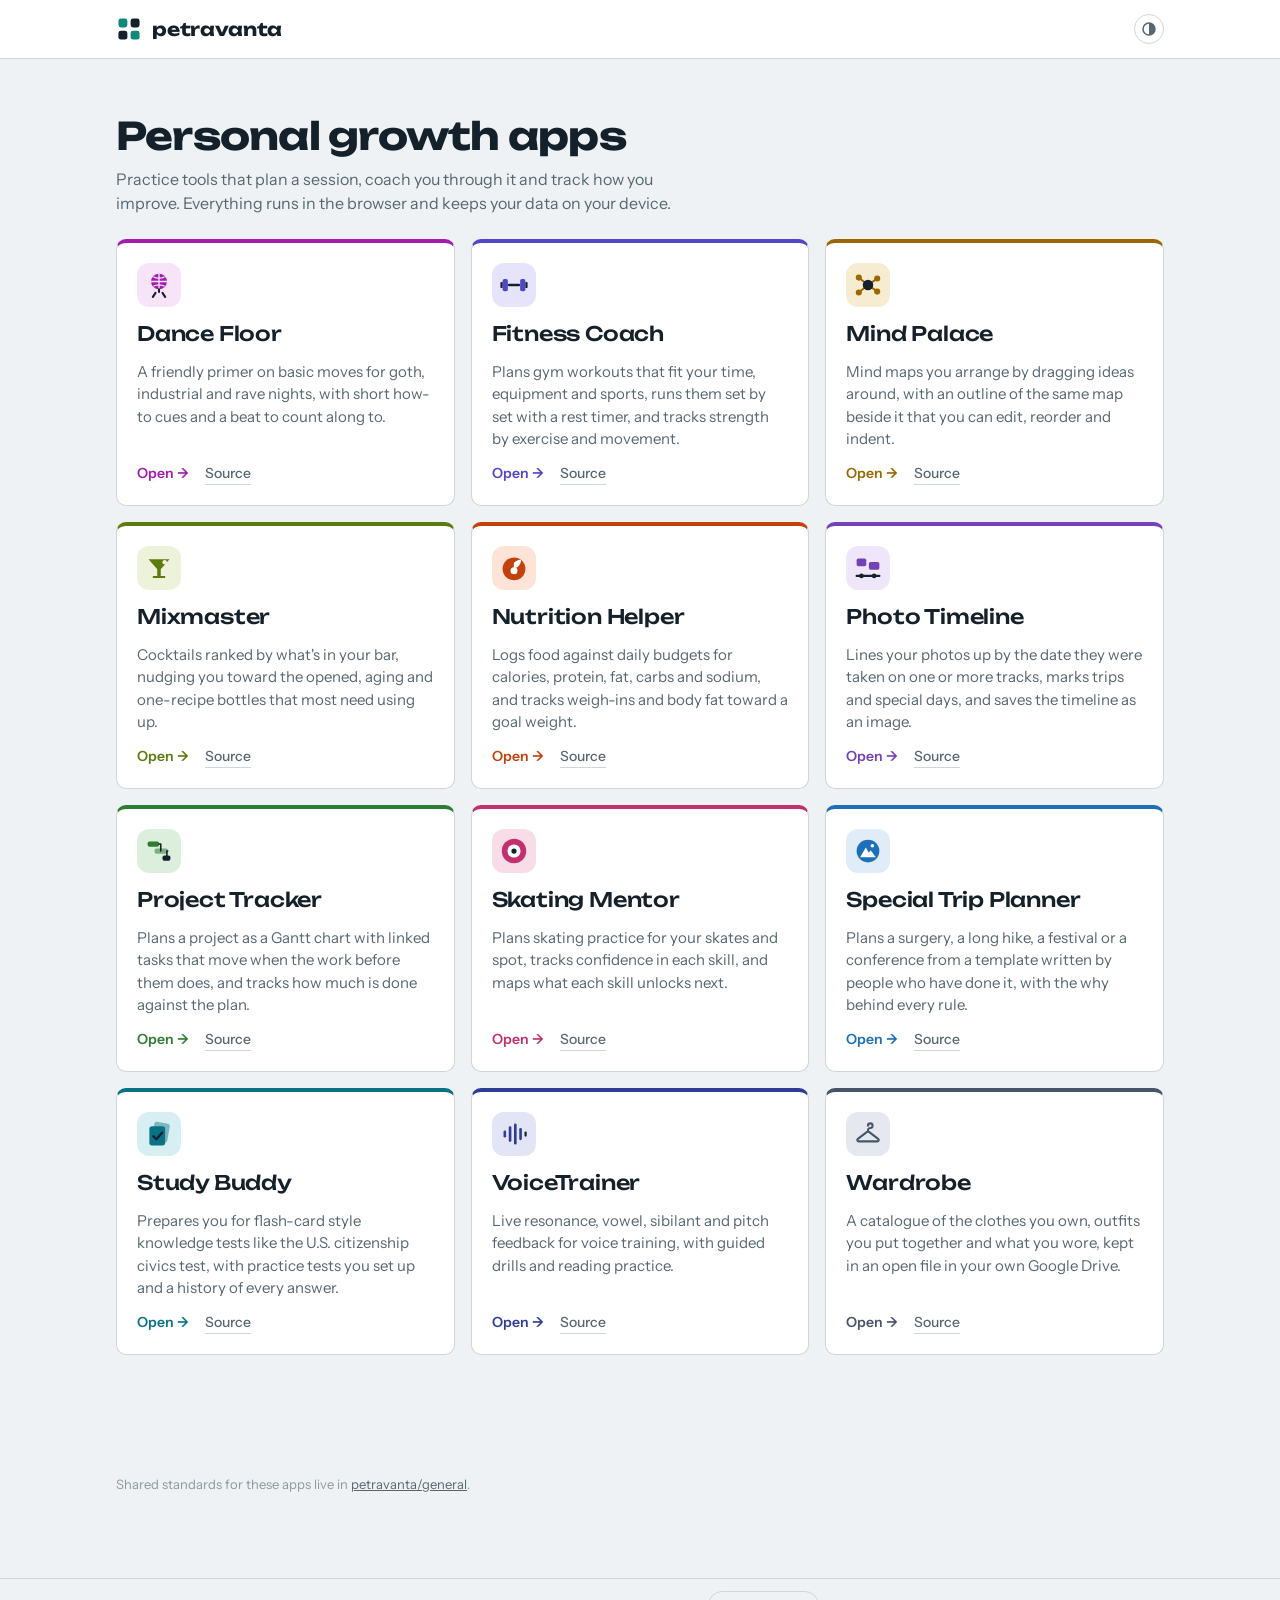
==== commit 03a7eaba: "Sort the apps menu and hub cards alphabetically The All apps menu now sorts apps by name in code, so" ====
--- a/index.html
+++ b/index.html
@@ -101,35 +101,35 @@
   </section>
 
   <ul class="apps">
+    <li class="app dance">
+      <div class="icon"><svg viewBox="0 0 32 32" aria-hidden="true"><circle cx="16" cy="12" r="9" fill="var(--app)"/><path d="M7 12h18M16 3v18M9.5 6.5c3.5 2.2 9.5 2.2 13 0M9.5 17.5c3.5-2.2 9.5-2.2 13 0" stroke="var(--app-soft)" stroke-width="1.5" fill="none"/><path d="M16 21v3M9 29.5l3-4.5M23 29.5l-3-4.5" stroke="var(--ink)" stroke-width="2.4" stroke-linecap="round"/></svg></div>
+      <h2><a href="https://petravanta.github.io/dance-floor/">Dance Floor</a></h2>
+      <p>A friendly primer on basic moves for goth, industrial and rave nights, with short how-to cues and a beat to count along to.</p>
+      <div class="links"><span class="open" aria-hidden="true">Open →</span><a class="src" href="https://github.com/petravanta/dance-floor">Source</a></div>
+    </li>
     <li class="app fitness">
       <div class="icon"><svg viewBox="0 0 32 32" aria-hidden="true"><rect x="3" y="9" width="6" height="14" rx="2" fill="var(--app)"/><rect x="23" y="9" width="6" height="14" rx="2" fill="var(--app)"/><rect x="9" y="14.5" width="14" height="3" rx="1.5" fill="var(--ink)"/><rect x="0.5" y="12.5" width="2.5" height="7" rx="1" fill="var(--ink)"/><rect x="29" y="12.5" width="2.5" height="7" rx="1" fill="var(--ink)"/></svg></div>
       <h2><a href="https://petravanta.github.io/fitness-coach/">Fitness Coach</a></h2>
       <p>Plans gym workouts that fit your time, equipment and sports, runs them set by set with a rest timer, and tracks strength by exercise and movement.</p>
       <div class="links"><span class="open" aria-hidden="true">Open →</span><a class="src" href="https://github.com/petravanta/fitness-coach">Source</a></div>
     </li>
-    <li class="app skating">
-      <div class="icon"><svg viewBox="0 0 32 32" aria-hidden="true"><circle cx="16" cy="16" r="14" fill="var(--app)"/><circle cx="16" cy="16" r="7.5" fill="var(--surface)"/><circle cx="16" cy="16" r="3" fill="var(--ink)"/></svg></div>
-      <h2><a href="https://petravanta.github.io/skating-mentor/">Skating Mentor</a></h2>
-      <p>Plans skating practice for your skates and spot, tracks confidence in each skill, and maps what each skill unlocks next.</p>
-      <div class="links"><span class="open" aria-hidden="true">Open →</span><a class="src" href="https://github.com/petravanta/skating-mentor">Source</a></div>
+    <li class="app mind">
+      <div class="icon"><svg viewBox="0 0 32 32" aria-hidden="true"><path d="M16 16L6 8M16 16L6 24M16 16L26 9M16 16L26 23" stroke="var(--app)" stroke-width="2.2" stroke-linecap="round"/><circle cx="16" cy="16" r="6" fill="var(--ink)"/><circle cx="5.5" cy="7.5" r="3.5" fill="var(--app)"/><circle cx="5.5" cy="24.5" r="3.5" fill="var(--app)"/><circle cx="26.5" cy="8.5" r="3.5" fill="var(--app)"/><circle cx="26.5" cy="23.5" r="3.5" fill="var(--app)"/></svg></div>
+      <h2><a href="https://petravanta.github.io/mind-palace/">Mind Palace</a></h2>
+      <p>Mind maps you arrange by dragging ideas around, with an outline of the same map beside it that you can edit, reorder and indent.</p>
+      <div class="links"><span class="open" aria-hidden="true">Open →</span><a class="src" href="https://github.com/petravanta/mind-palace">Source</a></div>
     </li>
-    <li class="app voice">
-      <div class="icon"><svg viewBox="0 0 32 32" aria-hidden="true"><g fill="var(--app)"><rect x="4" y="12" width="3" height="8" rx="1.5"/><rect x="10" y="7" width="3" height="18" rx="1.5"/><rect x="16" y="4" width="3" height="24" rx="1.5"/><rect x="22" y="9" width="3" height="14" rx="1.5"/></g><rect x="28" y="13" width="2.5" height="6" rx="1.25" fill="var(--ink)"/></svg></div>
-      <h2><a href="https://petravanta.github.io/voicetrainer/">VoiceTrainer</a></h2>
-      <p>Live resonance, vowel, sibilant and pitch feedback for voice training, with guided drills and reading practice.</p>
-      <div class="links"><span class="open" aria-hidden="true">Open →</span><a class="src" href="https://github.com/petravanta/voicetrainer">Source</a></div>
+    <li class="app mixmaster">
+      <div class="icon"><svg viewBox="0 0 32 32" aria-hidden="true"><path d="M4 6h24L18 17.5V25h5v2.5H9V25h5v-7.5z" fill="var(--app)"/><circle cx="22.5" cy="9.5" r="2.6" fill="var(--app-soft)"/></svg></div>
+      <h2><a href="https://petravanta.github.io/mixmaster/">Mixmaster</a></h2>
+      <p>Cocktails ranked by what's in your bar, nudging you toward the opened, aging and one-recipe bottles that most need using up.</p>
+      <div class="links"><span class="open" aria-hidden="true">Open →</span><a class="src" href="https://github.com/petravanta/mixmaster">Source</a></div>
     </li>
     <li class="app nutrition">
       <div class="icon"><svg viewBox="0 0 32 32" aria-hidden="true"><circle cx="16" cy="17" r="13" fill="var(--app)"/><path d="M16 10c3.5-4 8-3.5 8-3.5s.5 4.5-3.5 8c-2 1.7-4.5 1.5-4.5 1.5S15.6 12 16 10z" fill="var(--surface)"/><circle cx="16" cy="19" r="4" fill="var(--surface)"/></svg></div>
       <h2><a href="https://petravanta.github.io/nutrition-helper/">Nutrition Helper</a></h2>
       <p>Logs food against daily budgets for calories, protein, fat, carbs and sodium, and tracks weigh-ins and body fat toward a goal weight.</p>
       <div class="links"><span class="open" aria-hidden="true">Open →</span><a class="src" href="https://github.com/petravanta/nutrition-helper">Source</a></div>
-    </li>
-    <li class="app trip">
-      <div class="icon"><svg viewBox="0 0 32 32" aria-hidden="true"><circle cx="16" cy="16" r="13" fill="var(--app)"/><path d="M7 23l6.5-11 3.5 6 2-3 6 8z" fill="var(--surface)"/><circle cx="21" cy="10" r="2" fill="var(--surface)"/></svg></div>
-      <h2><a href="https://petravanta.github.io/special-trip-planner/">Special Trip Planner</a></h2>
-      <p>Plans a surgery, a long hike, a festival or a conference from a template written by people who have done it, with the why behind every rule.</p>
-      <div class="links"><span class="open" aria-hidden="true">Open →</span><a class="src" href="https://github.com/petravanta/special-trip-planner">Source</a></div>
     </li>
     <li class="app photo">
       <div class="icon"><svg viewBox="0 0 32 32" aria-hidden="true"><rect x="3" y="5" width="11" height="9" rx="2" fill="var(--app)"/><rect x="17" y="9" width="12" height="9" rx="2" fill="var(--app)"/><path d="M3 25h26" stroke="var(--ink)" stroke-width="2.4" stroke-linecap="round"/><circle cx="8.5" cy="25" r="2.6" fill="var(--ink)"/><circle cx="23" cy="25" r="2.6" fill="var(--ink)"/></svg></div>
@@ -143,23 +143,29 @@
       <p>Plans a project as a Gantt chart with linked tasks that move when the work before them does, and tracks how much is done against the plan.</p>
       <div class="links"><span class="open" aria-hidden="true">Open →</span><a class="src" href="https://github.com/petravanta/project-tracker">Source</a></div>
     </li>
+    <li class="app skating">
+      <div class="icon"><svg viewBox="0 0 32 32" aria-hidden="true"><circle cx="16" cy="16" r="14" fill="var(--app)"/><circle cx="16" cy="16" r="7.5" fill="var(--surface)"/><circle cx="16" cy="16" r="3" fill="var(--ink)"/></svg></div>
+      <h2><a href="https://petravanta.github.io/skating-mentor/">Skating Mentor</a></h2>
+      <p>Plans skating practice for your skates and spot, tracks confidence in each skill, and maps what each skill unlocks next.</p>
+      <div class="links"><span class="open" aria-hidden="true">Open →</span><a class="src" href="https://github.com/petravanta/skating-mentor">Source</a></div>
+    </li>
+    <li class="app trip">
+      <div class="icon"><svg viewBox="0 0 32 32" aria-hidden="true"><circle cx="16" cy="16" r="13" fill="var(--app)"/><path d="M7 23l6.5-11 3.5 6 2-3 6 8z" fill="var(--surface)"/><circle cx="21" cy="10" r="2" fill="var(--surface)"/></svg></div>
+      <h2><a href="https://petravanta.github.io/special-trip-planner/">Special Trip Planner</a></h2>
+      <p>Plans a surgery, a long hike, a festival or a conference from a template written by people who have done it, with the why behind every rule.</p>
+      <div class="links"><span class="open" aria-hidden="true">Open →</span><a class="src" href="https://github.com/petravanta/special-trip-planner">Source</a></div>
+    </li>
     <li class="app study">
       <div class="icon"><svg viewBox="0 0 32 32" aria-hidden="true"><rect x="9" y="3" width="18" height="22" rx="3" fill="var(--app)" opacity=".45" transform="rotate(10 18 14)"/><rect x="5" y="7" width="18" height="22" rx="3" fill="var(--app)"/><path d="M9.5 18.5l3.5 3.5 6.5-7.5" fill="none" stroke="var(--ink)" stroke-width="2.6" stroke-linecap="round" stroke-linejoin="round"/></svg></div>
       <h2><a href="https://petravanta.github.io/study-buddy/">Study Buddy</a></h2>
       <p>Prepares you for flash-card style knowledge tests like the U.S. citizenship civics test, with practice tests you set up and a history of every answer.</p>
       <div class="links"><span class="open" aria-hidden="true">Open →</span><a class="src" href="https://github.com/petravanta/study-buddy">Source</a></div>
     </li>
-    <li class="app mind">
-      <div class="icon"><svg viewBox="0 0 32 32" aria-hidden="true"><path d="M16 16L6 8M16 16L6 24M16 16L26 9M16 16L26 23" stroke="var(--app)" stroke-width="2.2" stroke-linecap="round"/><circle cx="16" cy="16" r="6" fill="var(--ink)"/><circle cx="5.5" cy="7.5" r="3.5" fill="var(--app)"/><circle cx="5.5" cy="24.5" r="3.5" fill="var(--app)"/><circle cx="26.5" cy="8.5" r="3.5" fill="var(--app)"/><circle cx="26.5" cy="23.5" r="3.5" fill="var(--app)"/></svg></div>
-      <h2><a href="https://petravanta.github.io/mind-palace/">Mind Palace</a></h2>
-      <p>Mind maps you arrange by dragging ideas around, with an outline of the same map beside it that you can edit, reorder and indent.</p>
-      <div class="links"><span class="open" aria-hidden="true">Open →</span><a class="src" href="https://github.com/petravanta/mind-palace">Source</a></div>
-    </li>
-    <li class="app dance">
-      <div class="icon"><svg viewBox="0 0 32 32" aria-hidden="true"><circle cx="16" cy="12" r="9" fill="var(--app)"/><path d="M7 12h18M16 3v18M9.5 6.5c3.5 2.2 9.5 2.2 13 0M9.5 17.5c3.5-2.2 9.5-2.2 13 0" stroke="var(--app-soft)" stroke-width="1.5" fill="none"/><path d="M16 21v3M9 29.5l3-4.5M23 29.5l-3-4.5" stroke="var(--ink)" stroke-width="2.4" stroke-linecap="round"/></svg></div>
-      <h2><a href="https://petravanta.github.io/dance-floor/">Dance Floor</a></h2>
-      <p>A friendly primer on basic moves for goth, industrial and rave nights, with short how-to cues and a beat to count along to.</p>
-      <div class="links"><span class="open" aria-hidden="true">Open →</span><a class="src" href="https://github.com/petravanta/dance-floor">Source</a></div>
+    <li class="app voice">
+      <div class="icon"><svg viewBox="0 0 32 32" aria-hidden="true"><g fill="var(--app)"><rect x="4" y="12" width="3" height="8" rx="1.5"/><rect x="10" y="7" width="3" height="18" rx="1.5"/><rect x="16" y="4" width="3" height="24" rx="1.5"/><rect x="22" y="9" width="3" height="14" rx="1.5"/></g><rect x="28" y="13" width="2.5" height="6" rx="1.25" fill="var(--ink)"/></svg></div>
+      <h2><a href="https://petravanta.github.io/voicetrainer/">VoiceTrainer</a></h2>
+      <p>Live resonance, vowel, sibilant and pitch feedback for voice training, with guided drills and reading practice.</p>
+      <div class="links"><span class="open" aria-hidden="true">Open →</span><a class="src" href="https://github.com/petravanta/voicetrainer">Source</a></div>
     </li>
     <li class="app wardrobe">
       <div class="icon"><svg viewBox="0 0 32 32" aria-hidden="true"><path d="M16 6.5a2.6 2.6 0 1 1 2.6 2.6c-1 0-2.6.9-2.6 2.4v1.2L4.4 21.5a1.6 1.6 0 0 0 1 2.9h21.2a1.6 1.6 0 0 0 1-2.9L16 12.7" fill="var(--app-soft)" stroke="var(--app)" stroke-width="2.4" stroke-linecap="round" stroke-linejoin="round"/></svg></div>
@@ -167,14 +173,9 @@
       <p>A catalogue of the clothes you own, outfits you put together and what you wore, kept in an open file in your own Google Drive.</p>
       <div class="links"><span class="open" aria-hidden="true">Open →</span><a class="src" href="https://github.com/petravanta/wardrobe">Source</a></div>
     </li>
-    <li class="app mixmaster">
-      <div class="icon"><svg viewBox="0 0 32 32" aria-hidden="true"><path d="M4 6h24L18 17.5V25h5v2.5H9V25h5v-7.5z" fill="var(--app)"/><circle cx="22.5" cy="9.5" r="2.6" fill="var(--app-soft)"/></svg></div>
-      <h2><a href="https://petravanta.github.io/mixmaster/">Mixmaster</a></h2>
-      <p>Cocktails ranked by what's in your bar, nudging you toward the opened, aging and one-recipe bottles that most need using up.</p>
-      <div class="links"><span class="open" aria-hidden="true">Open →</span><a class="src" href="https://github.com/petravanta/mixmaster">Source</a></div>
-    </li>
   </ul>
 </main>
+<script>(function(){var ul=document.querySelector('ul.apps');if(!ul)return;var name=function(li){var a=li.querySelector('h2');return a?a.textContent.trim():''};[].slice.call(ul.children).sort(function(a,b){return name(a).localeCompare(name(b),undefined,{sensitivity:'base'})}).forEach(function(li){ul.appendChild(li)})})()</script>
 
 <footer class="wrap">
   Shared standards for these apps live in <a href="https://github.com/petravanta/general">petravanta/general</a>.
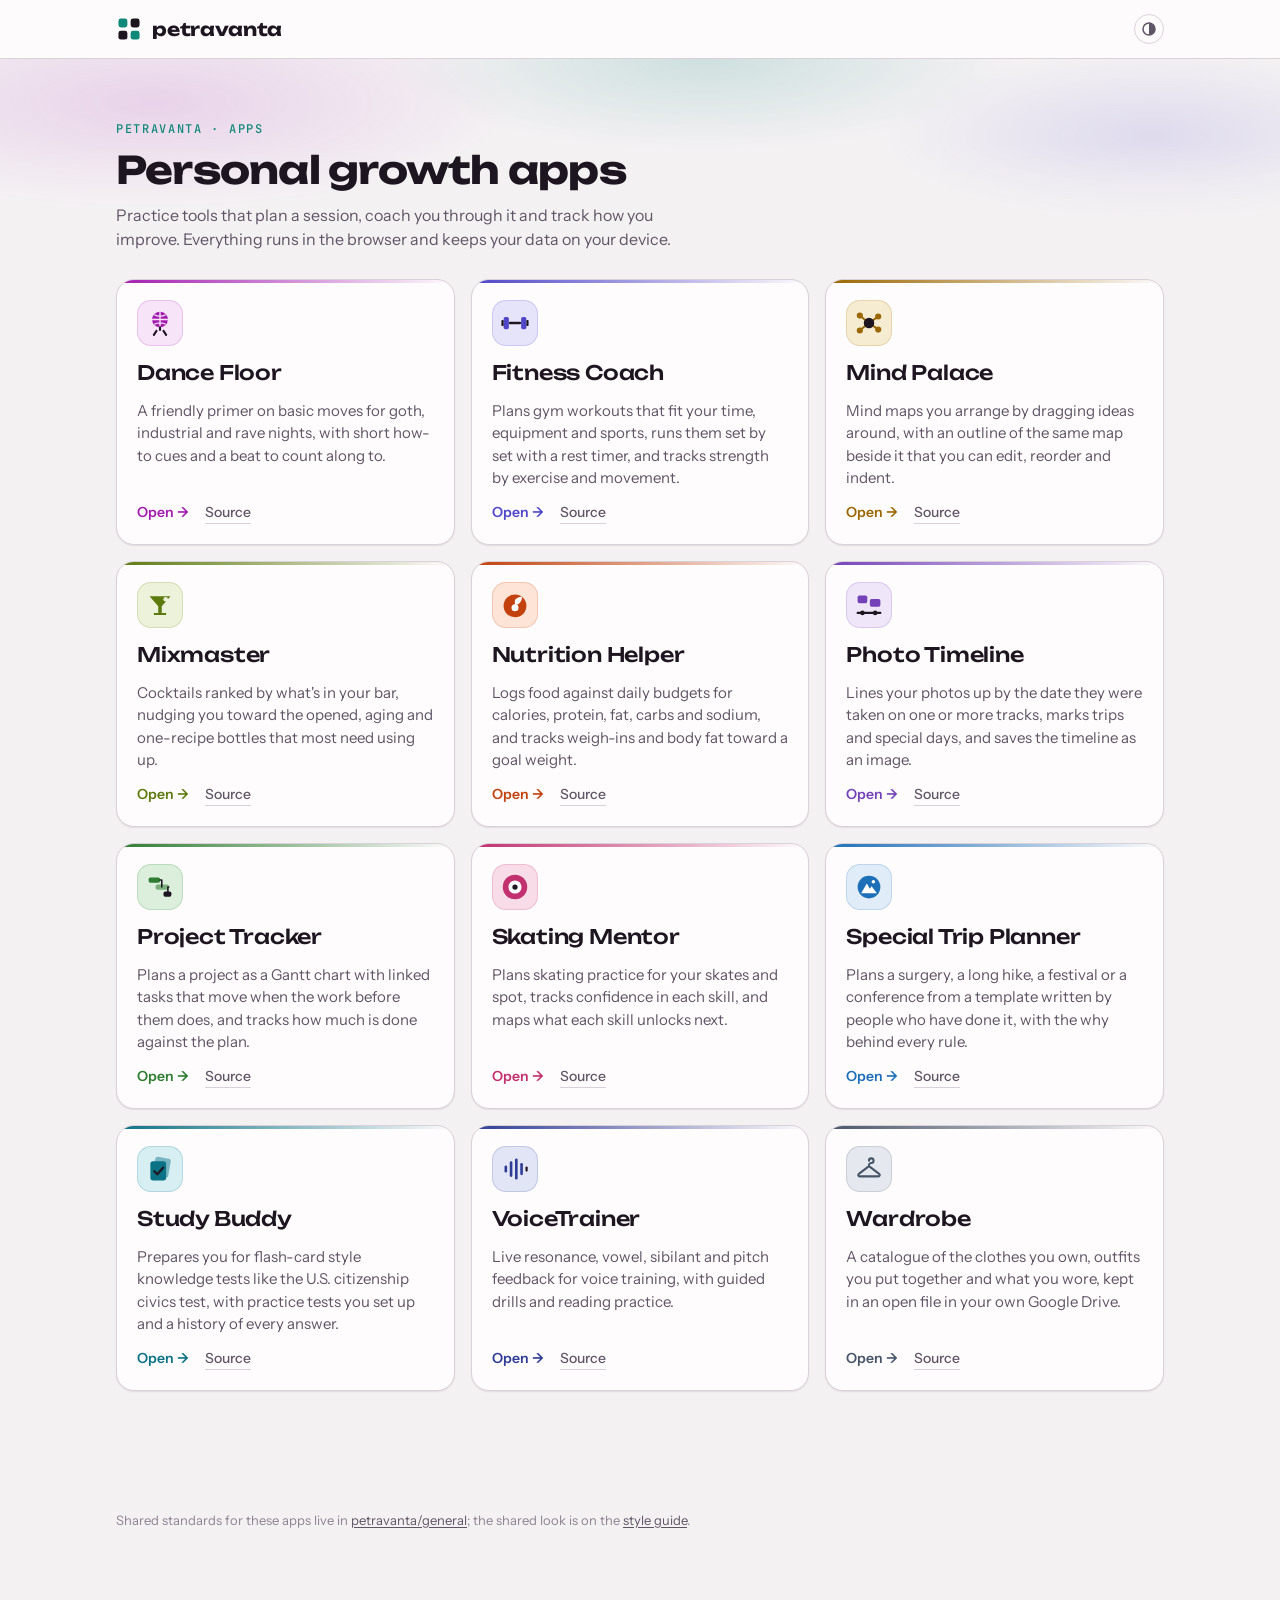
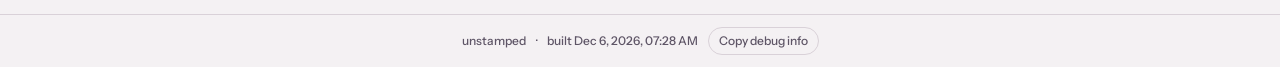
==== commit d36fc716: "Nightbloom: refresh the shared look and add a live style guide Plum-tinted neutrals for both themes," ====
--- a/index.html
+++ b/index.html
@@ -5,8 +5,8 @@
 <meta name="viewport" content="width=device-width,initial-scale=1,viewport-fit=cover">
 <title>Personal growth apps</title>
 <meta name="description" content="Personal growth apps: Fitness Coach, Skating Mentor, VoiceTrainer, Nutrition Helper, Special Trip Planner, Photo Timeline and Project Tracker.">
-<meta name="theme-color" content="#ffffff" media="(prefers-color-scheme: light)">
-<meta name="theme-color" content="#172129" media="(prefers-color-scheme: dark)">
+<meta name="theme-color" content="#fffcfd" media="(prefers-color-scheme: light)">
+<meta name="theme-color" content="#16131b" media="(prefers-color-scheme: dark)">
 <link rel="manifest" href="manifest.webmanifest">
 <link rel="icon" href="icons/icon.svg" type="image/svg+xml">
 <link rel="apple-touch-icon" href="icons/apple-touch-icon.png">
@@ -60,23 +60,37 @@
 
 .topbar{padding-block:14px}
 .theme-slot{margin-left:auto;display:flex}
-.hero{padding-block:36px 24px}
-.hero h1{font-family:var(--f-display);font-weight:700;font-size:clamp(26px,5vw,38px);letter-spacing:-.02em;line-height:1.1;margin:0 0 10px;text-wrap:balance}
-.hero p{color:var(--muted);max-width:52ch;font-size:16px}
+/* Hero: a faint aurora of app colours over the night (or the bone-white day) */
+.hero{position:relative;padding-block:44px 28px;isolation:isolate}
+body{overflow-x:clip}
+.hero::before{content:"";position:absolute;z-index:-1;top:-20px;bottom:0;left:calc(50% - 50vw);right:calc(50% - 50vw);pointer-events:none;opacity:.55;
+  background:radial-gradient(40% 70% at 12% 20%,color-mix(in srgb,#a21caf 26%,transparent),transparent 70%),
+    radial-gradient(35% 60% at 55% 0%,color-mix(in srgb,var(--accent) 30%,transparent),transparent 70%),
+    radial-gradient(30% 55% at 90% 35%,color-mix(in srgb,#4f46c8 24%,transparent),transparent 70%);
+  -webkit-mask-image:linear-gradient(#000 40%,transparent);mask-image:linear-gradient(#000 40%,transparent)}
+:root[data-theme="dark"] .hero::before{opacity:.9}
+@media (prefers-color-scheme: dark){:root:not([data-theme="light"]) .hero::before{opacity:.9}}
+.hero .eyebrow{font:500 var(--t-xs)/1 var(--f-mono);letter-spacing:.14em;text-transform:uppercase;color:var(--accent);margin-bottom:14px}
+.hero h1{margin:0 0 12px}
+.hero p{color:var(--muted);max-width:54ch;font-size:16px}
 .apps{display:grid;grid-template-columns:repeat(auto-fill,minmax(min(100%,300px),1fr));gap:16px;list-style:none;margin:0;padding:0}
-.app{position:relative;display:flex;flex-direction:column;gap:12px;background:var(--surface);border:1px solid var(--line);border-radius:var(--r);padding:20px;border-top:4px solid var(--app)}
-.app:hover{border-color:var(--app)}
-.app .icon{width:44px;height:44px;border-radius:12px;background:var(--app-soft);display:grid;place-items:center}
+.app{position:relative;display:flex;flex-direction:column;gap:12px;background:var(--surface);border:1px solid var(--line);border-radius:var(--r-lg);padding:20px;overflow:hidden;
+  box-shadow:var(--shadow-1);transition:border-color var(--dur),box-shadow var(--dur),transform var(--dur) var(--ease)}
+.app::before{content:"";position:absolute;inset:0 0 auto;height:3px;background:linear-gradient(90deg,var(--app),color-mix(in srgb,var(--app) 0%,transparent))}
+.app:hover{border-color:color-mix(in srgb,var(--app) 60%,var(--line));box-shadow:0 14px 34px -14px color-mix(in srgb,var(--app) 55%,transparent);transform:translateY(-2px)}
+.app .icon{width:46px;height:46px;border-radius:14px;background:var(--app-soft);display:grid;place-items:center;box-shadow:inset 0 0 0 1px color-mix(in srgb,var(--app) 18%,transparent)}
 .app .icon svg{width:28px;height:28px}
 .app h2 a{color:inherit;text-decoration:none}
-.app h2 a::after{content:"";position:absolute;inset:0;border-radius:var(--r)}
+.app h2 a::after{content:"";position:absolute;inset:0;border-radius:var(--r-lg)}
 .app h2 a:focus-visible{outline:none}
 .app:has(h2 a:focus-visible){outline:2px solid var(--app);outline-offset:2px}
 .app p{color:var(--muted);flex:1}
 .app .links{display:flex;gap:16px;align-items:center;font-size:14px;font-weight:600}
-.app .open{color:var(--app)}
+.app .open{color:var(--app);transition:transform var(--dur) var(--ease)}
+.app:hover .open{transform:translateX(3px)}
 .app .src{position:relative;z-index:1;color:var(--muted);font-weight:500;text-decoration:none;border-bottom:1px solid var(--line)}
 .app .src:hover{color:var(--ink)}
+@media (prefers-reduced-motion:reduce){.app:hover{transform:none}}
 footer{padding-block:40px 60px;color:var(--faint);font-size:13px}
 footer a{color:var(--muted)}
 </style>
@@ -96,6 +110,7 @@
 
 <main class="wrap">
   <section class="hero">
+    <div class="eyebrow">petravanta · apps</div>
     <h1>Personal growth apps</h1>
     <p>Practice tools that plan a session, coach you through it and track how you improve. Everything runs in the browser and keeps your data on your device.</p>
   </section>
@@ -178,7 +193,7 @@
 <script>(function(){var ul=document.querySelector('ul.apps');if(!ul)return;var name=function(li){var a=li.querySelector('h2');return a?a.textContent.trim():''};[].slice.call(ul.children).sort(function(a,b){return name(a).localeCompare(name(b),undefined,{sensitivity:'base'})}).forEach(function(li){ul.appendChild(li)})})()</script>
 
 <footer class="wrap">
-  Shared standards for these apps live in <a href="https://github.com/petravanta/general">petravanta/general</a>.
+  Shared standards for these apps live in <a href="https://github.com/petravanta/general">petravanta/general</a>; the shared look is on the <a href="look/">style guide</a>.
 </footer>
 <script src="shared/theme-switch.js" defer></script>
 <script src="shared/version-footer.js" defer></script>
--- a/shared/theme.css
+++ b/shared/theme.css
@@ -1,97 +1,154 @@
 /* ===== Shared look: petravanta's apps =====
-   Canonical copy of the tokens, type and components used by Fitness Coach and Skating Mentor (and this hub).
-   Apps currently inline this block between "Shared look" and "end shared look"; update both when it changes.
-   Each app only overrides the --accent values after this block. */
+   "Nightbloom": plum-black nights, bone-white days, one bright accent per app.
+   Canonical copy of the tokens, type and components every app (and this hub) uses. Apps inline this block between
+   "Shared look" and "end shared look" (sync-shared refreshes it) and only override the --accent values after it.
+   See STANDARDS.md "Shared look" and the live style guide at https://petravanta.github.io/general/look/ */
 :root{
-  --bg:#eef2f4; --surface:#ffffff; --sunk:#e3e9ec; --line:#cdd6db; --ink:#14212a; --muted:#566771; --faint:#8a99a2;
-  --lv-new:#9aa8b0; --lv-learn:#c07a00; --lv-dev:#2f6fd0; --lv-conf:#11897a; --lv-solid:#0c5e3e;
+  --bg:#f4f1f3; --surface:#fffcfd; --raised:#ffffff; --sunk:#ebe6ea; --line:#d9d1d8; --ink:#1d1621; --muted:#5e5566; --faint:#8c8393;
+  --lv-new:#9b93a2; --lv-learn:#c07a00; --lv-dev:#2f6fd0; --lv-conf:#11897a; --lv-solid:#0c5e3e;
   --lv-learn-bg:#fbefd9; --lv-dev-bg:#e1ebfa; --lv-conf-bg:#d9f1ec; --lv-solid-bg:#d5eadf;
-  --danger:#b3261e; --danger-soft:#fbe3e1;
+  --danger:#b3261e; --danger-soft:#fbe3e1; --ok:#1a7046; --ok-soft:#dcf0e3; --warn:#94580a; --warn-soft:#fbecd3;
   --f-display:"Unbounded","Arial Rounded MT Bold",system-ui,sans-serif;
   --f-body:"Instrument Sans",system-ui,-apple-system,"Segoe UI",sans-serif;
   --f-mono:"JetBrains Mono",ui-monospace,"SF Mono",Menlo,monospace;
-  --r:10px;
+  --t-xs:12px; --t-sm:13px; --t-md:15px; --t-lg:17px; --t-xl:20px; --t-2xl:clamp(26px,5vw,38px);
+  --s-1:4px; --s-2:8px; --s-3:12px; --s-4:16px; --s-5:24px; --s-6:32px; --s-7:48px;
+  --r-sm:8px; --r:12px; --r-lg:18px; --tap:44px;
+  --shadow-1:0 1px 2px rgba(29,22,33,.06),0 1px 1px rgba(29,22,33,.03); --shadow-2:0 16px 40px -12px rgba(29,22,33,.28),0 0 0 1px rgba(29,22,33,.04);
+  --glow:0 6px 18px -8px color-mix(in srgb,var(--accent) 65%,transparent);
+  --scrim:rgba(29,22,33,.4); --ease:cubic-bezier(.2,.7,.2,1); --dur:.18s;
 }
 @media (prefers-color-scheme: dark){:root:not([data-theme="light"]){
-  --bg:#0f161b; --surface:#172129; --sunk:#111a20; --line:#2a3842; --ink:#e4ecf0; --muted:#9fb0ba; --faint:#6b7d88;
-  --lv-new:#64757f; --lv-learn:#e6a33a; --lv-dev:#6ea0f0; --lv-conf:#3cc3ad; --lv-solid:#6fd39a;
+  --bg:#0d0b10; --surface:#16131b; --raised:#1e1a25; --sunk:#0a090d; --line:#2b2632; --ink:#ede8f2; --muted:#a69db0; --faint:#6f6779;
+  --lv-new:#6f6779; --lv-learn:#e6a33a; --lv-dev:#6ea0f0; --lv-conf:#3cc3ad; --lv-solid:#6fd39a;
   --lv-learn-bg:#3a2a10; --lv-dev-bg:#182a45; --lv-conf-bg:#0f3530; --lv-solid-bg:#143224;
-  --danger:#ff8a80; --danger-soft:#3d1c1a; color-scheme:dark}}
+  --danger:#ff8a8a; --danger-soft:#3a161c; --ok:#6fd39a; --ok-soft:#122e1f; --warn:#f0b45a; --warn-soft:#33250d;
+  --shadow-1:inset 0 1px 0 rgba(255,255,255,.035); --shadow-2:0 18px 44px -12px rgba(0,0,0,.75),0 0 0 1px rgba(255,255,255,.04);
+  --glow:0 0 0 1px color-mix(in srgb,var(--accent) 55%,transparent),0 8px 28px -8px color-mix(in srgb,var(--accent) 70%,transparent);
+  --scrim:rgba(0,0,0,.6); color-scheme:dark}}
 :root[data-theme="dark"]{
-  --bg:#0f161b; --surface:#172129; --sunk:#111a20; --line:#2a3842; --ink:#e4ecf0; --muted:#9fb0ba; --faint:#6b7d88;
-  --lv-new:#64757f; --lv-learn:#e6a33a; --lv-dev:#6ea0f0; --lv-conf:#3cc3ad; --lv-solid:#6fd39a;
+  --bg:#0d0b10; --surface:#16131b; --raised:#1e1a25; --sunk:#0a090d; --line:#2b2632; --ink:#ede8f2; --muted:#a69db0; --faint:#6f6779;
+  --lv-new:#6f6779; --lv-learn:#e6a33a; --lv-dev:#6ea0f0; --lv-conf:#3cc3ad; --lv-solid:#6fd39a;
   --lv-learn-bg:#3a2a10; --lv-dev-bg:#182a45; --lv-conf-bg:#0f3530; --lv-solid-bg:#143224;
-  --danger:#ff8a80; --danger-soft:#3d1c1a; color-scheme:dark}
+  --danger:#ff8a8a; --danger-soft:#3a161c; --ok:#6fd39a; --ok-soft:#122e1f; --warn:#f0b45a; --warn-soft:#33250d;
+  --shadow-1:inset 0 1px 0 rgba(255,255,255,.035); --shadow-2:0 18px 44px -12px rgba(0,0,0,.75),0 0 0 1px rgba(255,255,255,.04);
+  --glow:0 0 0 1px color-mix(in srgb,var(--accent) 55%,transparent),0 8px 28px -8px color-mix(in srgb,var(--accent) 70%,transparent);
+  --scrim:rgba(0,0,0,.6); color-scheme:dark}
 *{box-sizing:border-box}
-body{margin:0;background:var(--bg);color:var(--ink);font-family:var(--f-body);font-size:15px;line-height:1.5}
+body{margin:0;background:var(--bg);color:var(--ink);font-family:var(--f-body);font-size:var(--t-md);line-height:1.5;-webkit-font-smoothing:antialiased;-webkit-tap-highlight-color:transparent}
 body::before{content:"";position:fixed;inset:0 0 auto;height:env(safe-area-inset-top,0px);z-index:30;background:var(--surface)}
+::selection{background:color-mix(in srgb,var(--accent) 30%,transparent)}
 [hidden]{display:none!important}
 button,input,select,textarea{font:inherit;color:inherit}
 button{cursor:pointer}
+a{color:var(--accent);text-underline-offset:2px}
 :focus-visible{outline:2px solid var(--accent);outline-offset:2px}
 .wrap{max-width:1080px;margin:0 auto;padding-left:max(16px,env(safe-area-inset-left,0px));padding-right:max(16px,env(safe-area-inset-right,0px))}
 header.top{position:sticky;top:env(safe-area-inset-top,0px);z-index:20;background:var(--surface);border-bottom:1px solid var(--line)}
-.topbar{display:flex;align-items:center;gap:16px;padding-block:12px 0;flex-wrap:wrap}
+@supports (backdrop-filter:blur(1px)){header.top{background:color-mix(in srgb,var(--surface) 90%,transparent);backdrop-filter:saturate(1.4) blur(14px);-webkit-backdrop-filter:saturate(1.4) blur(14px)}}
+.topbar{display:flex;align-items:center;gap:var(--s-4);padding-block:12px 0;flex-wrap:wrap}
 .brand{font-family:var(--f-display);font-weight:700;font-size:18px;letter-spacing:-.01em;display:flex;align-items:center;gap:10px}
 .brand svg{width:26px;height:26px;flex:none}
-.save-state{margin-left:auto;font-size:12px;color:var(--muted);font-family:var(--f-mono)}
+.save-state{margin-left:auto;font-size:var(--t-xs);color:var(--muted);font-family:var(--f-mono)}
 nav.tabs{display:flex;gap:4px;overflow-x:auto;padding-top:8px;scrollbar-width:none}
-nav.tabs button{background:none;border:0;border-bottom:3px solid transparent;padding:8px 12px 9px;font-weight:600;color:var(--muted);white-space:nowrap}
+nav.tabs button{background:none;border:0;border-bottom:3px solid transparent;padding:8px 12px 9px;font-weight:600;color:var(--muted);white-space:nowrap;transition:color var(--dur)}
+nav.tabs button:hover{color:var(--ink)}
 nav.tabs button[aria-selected="true"]{color:var(--ink);border-bottom-color:var(--accent)}
 main{padding-block:20px 80px}
-h2{font-family:var(--f-display);font-weight:500;font-size:20px;letter-spacing:-.01em;margin:0;text-wrap:balance}
-h3{font-size:13px;text-transform:uppercase;letter-spacing:.08em;color:var(--muted);margin:0;font-weight:600}
+h1{font-family:var(--f-display);font-weight:700;font-size:var(--t-2xl);letter-spacing:-.02em;line-height:1.1;margin:0;text-wrap:balance}
+h2{font-family:var(--f-display);font-weight:500;font-size:var(--t-xl);letter-spacing:-.01em;margin:0;text-wrap:balance}
+h3{font-size:var(--t-sm);text-transform:uppercase;letter-spacing:.08em;color:var(--muted);margin:0;font-weight:600}
 p{margin:0}
 .muted{color:var(--muted)}
-.small{font-size:13px}
+.small{font-size:var(--t-sm)}
 .mono{font-family:var(--f-mono);font-variant-numeric:tabular-nums}
-.stack{display:flex;flex-direction:column;gap:16px}
-.row{display:flex;gap:8px;flex-wrap:wrap;align-items:center}
-.panel{background:var(--surface);border:1px solid var(--line);border-radius:var(--r);padding:16px}
-.btn{border:1px solid var(--line);background:var(--surface);border-radius:999px;padding:7px 14px;font-weight:600;font-size:14px}
+.stack{display:flex;flex-direction:column;gap:var(--s-4)}
+.row{display:flex;gap:var(--s-2);flex-wrap:wrap;align-items:center}
+.panel{background:var(--surface);border:1px solid var(--line);border-radius:var(--r);padding:var(--s-4);box-shadow:var(--shadow-1)}
+.btn{display:inline-flex;align-items:center;justify-content:center;gap:6px;min-height:36px;border:1px solid var(--line);background:var(--surface);border-radius:999px;padding:7px 15px;font-weight:600;font-size:14px;line-height:1.2;color:var(--ink);text-decoration:none;
+  transition:border-color var(--dur),background-color var(--dur),box-shadow var(--dur),transform .08s}
 .btn:hover{border-color:var(--muted)}
+.btn:active{transform:scale(.97)}
+.btn:disabled,.btn[aria-disabled="true"]{opacity:.5;cursor:not-allowed;transform:none}
 .btn.primary{background:var(--accent);border-color:var(--accent);color:var(--accent-ink)}
+.btn.primary:hover{box-shadow:var(--glow);border-color:var(--accent)}
 .btn.ghost{background:none}
 .btn.danger{color:var(--danger)}
-.btn.sm{padding:4px 10px;font-size:13px}
-.btn.big{padding:12px 22px;font-size:16px}
-.chip{border:1px solid var(--line);background:var(--surface);border-radius:999px;padding:5px 12px;font-size:13px;font-weight:600;color:var(--muted)}
+.btn.danger:hover{border-color:var(--danger)}
+.btn.sm{min-height:28px;padding:4px 11px;font-size:var(--t-sm)}
+.btn.big{min-height:48px;padding:12px 24px;font-size:16px}
+.back{display:inline-flex;align-items:center;gap:8px;min-height:36px;background:none;border:0;padding:6px 10px 6px 4px;border-radius:999px;font-weight:600;color:var(--muted)}
+.back::before{content:"";width:8px;height:8px;margin-left:6px;border-left:2px solid currentColor;border-bottom:2px solid currentColor;transform:rotate(45deg)}
+.back:hover{color:var(--ink);background:var(--sunk)}
+.chip{display:inline-flex;align-items:center;gap:6px;min-height:30px;border:1px solid var(--line);background:var(--surface);border-radius:999px;padding:5px 12px;font-size:var(--t-sm);font-weight:600;color:var(--muted);transition:border-color var(--dur),color var(--dur)}
+.chip:hover{color:var(--ink);border-color:var(--muted)}
 .chip[aria-pressed="true"]{background:var(--ink);border-color:var(--ink);color:var(--bg)}
 .chips{display:flex;flex-wrap:wrap;gap:6px}
-label.field{display:flex;flex-direction:column;gap:4px;font-size:12px;font-weight:600;color:var(--muted);text-transform:uppercase;letter-spacing:.06em}
-select,input[type=text],input[type=number],textarea{background:var(--surface);border:1px solid var(--line);border-radius:8px;padding:8px 10px;font-size:15px;text-transform:none;letter-spacing:0;font-weight:500;min-width:0}
+label.field{display:flex;flex-direction:column;gap:4px;font-size:var(--t-xs);font-weight:600;color:var(--muted);text-transform:uppercase;letter-spacing:.06em}
+select,input[type=text],input[type=number],input[type=date],input[type=search],input[type=email],input[type=url],textarea{background:var(--surface);border:1px solid var(--line);border-radius:var(--r-sm);padding:8px 10px;font-size:var(--t-md);text-transform:none;letter-spacing:0;font-weight:500;min-width:0;transition:border-color var(--dur),box-shadow var(--dur)}
+:is(select,input,textarea):focus-visible{outline:none;border-color:var(--accent);box-shadow:0 0 0 3px color-mix(in srgb,var(--accent) 25%,transparent)}
+input[type=checkbox],input[type=radio],input[type=range],progress{accent-color:var(--accent)}
 textarea{resize:vertical}
 .ctx{display:grid;grid-template-columns:repeat(4,minmax(0,1fr));gap:12px;align-items:end}
 @media (max-width:720px){.ctx{grid-template-columns:repeat(2,minmax(0,1fr))}}
-.ctx-note{font-size:13px;color:var(--muted);margin-top:10px}
-.pill{display:inline-flex;align-items:center;gap:6px;border-radius:999px;padding:2px 9px;font-size:12px;font-weight:700;white-space:nowrap;background:var(--sunk);color:var(--muted)}
+.ctx-note{font-size:var(--t-sm);color:var(--muted);margin-top:10px}
+.pill{display:inline-flex;align-items:center;gap:6px;border-radius:999px;padding:2px 9px;font-size:var(--t-xs);font-weight:700;white-space:nowrap;background:var(--sunk);color:var(--muted)}
 .pill.l1{background:var(--lv-learn-bg);color:var(--lv-learn)}
 .pill.l2{background:var(--lv-dev-bg);color:var(--lv-dev)}
 .pill.l3{background:var(--lv-conf-bg);color:var(--lv-conf)}
 .pill.l4{background:var(--lv-solid-bg);color:var(--lv-solid)}
+.pill.ok{background:var(--ok-soft);color:var(--ok)}
+.pill.warn{background:var(--warn-soft);color:var(--warn)}
+.pill.bad{background:var(--danger-soft);color:var(--danger)}
 .two{display:grid;grid-template-columns:minmax(0,1fr) minmax(0,1fr);gap:16px}
 @media (max-width:720px){.two{grid-template-columns:minmax(0,1fr)}}
 .banner{background:var(--accent-soft);border-radius:var(--r);padding:12px 16px;display:flex;gap:12px;align-items:center;flex-wrap:wrap}
 .banner p{flex:1 1 260px}
+.banner.ok{background:var(--ok-soft)}
+.banner.warn{background:var(--warn-soft)}
+.banner.bad{background:var(--danger-soft)}
+.banner:is(.ok,.warn,.bad){border-left:3px solid var(--status-c)}
+.banner.ok{--status-c:var(--ok)}.banner.warn{--status-c:var(--warn)}.banner.bad{--status-c:var(--danger)}
+/* Status line: where the app says whether its data is saved (and what Google Drive answered). Set data-state to
+   "ok", "saving", "local" or a drive-store problem.kind (busy, server, offline, full, denied, missing, http). */
+.status,.save-state[data-state]{display:inline-flex;align-items:center;gap:8px;font:500 var(--t-xs)/1.35 var(--f-mono);color:var(--muted);--status-c:var(--faint)}
+.status::before,.save-state[data-state]::before{content:"";width:8px;height:8px;border-radius:50%;flex:none;background:var(--status-c);box-shadow:0 0 0 3px color-mix(in srgb,var(--status-c) 22%,transparent)}
+:is(.status,.save-state)[data-state="ok"]{--status-c:var(--ok)}
+:is(.status,.save-state)[data-state="saving"]{--status-c:var(--accent)}
+:is(.status,.save-state):is([data-state="busy"],[data-state="server"],[data-state="offline"]){--status-c:var(--warn)}
+:is(.status,.save-state):is([data-state="full"],[data-state="denied"],[data-state="missing"],[data-state="http"],[data-state="error"]){--status-c:var(--danger);color:var(--danger)}
 .stats{display:grid;grid-template-columns:repeat(4,minmax(0,1fr));gap:12px}
 @media (max-width:620px){.stats{grid-template-columns:repeat(2,minmax(0,1fr))}}
-.stat b{display:block;font-family:var(--f-mono);font-size:24px;font-weight:500}
-.stat span{font-size:12px;color:var(--muted);text-transform:uppercase;letter-spacing:.06em}
+.stat b{display:block;font-family:var(--f-mono);font-size:24px;font-weight:500;font-variant-numeric:tabular-nums}
+.stat span{font-size:var(--t-xs);color:var(--muted);text-transform:uppercase;letter-spacing:.06em}
 .meter{height:8px;border-radius:4px;background:var(--sunk);overflow:hidden}
-.meter i{display:block;height:100%;border-radius:4px;background:var(--accent)}
-.scrim{position:fixed;inset:0;background:rgba(10,16,20,.35);z-index:40}
-.drawer{position:fixed;z-index:41;top:0;right:0;bottom:0;width:min(440px,100%);background:var(--surface);border-left:1px solid var(--line);overflow-y:auto;
+.meter i{display:block;height:100%;border-radius:4px;background:var(--accent);transition:width .4s var(--ease)}
+.scrim{position:fixed;inset:0;background:var(--scrim);z-index:40}
+.drawer{position:fixed;z-index:41;top:0;right:0;bottom:0;width:min(440px,100%);background:var(--raised);border-left:1px solid var(--line);overflow-y:auto;box-shadow:var(--shadow-2);
   padding:calc(env(safe-area-inset-top,0px) + 18px) max(18px,env(safe-area-inset-right,0px)) calc(env(safe-area-inset-bottom,0px) + 24px) 18px;display:flex;flex-direction:column;gap:16px}
-@media (max-width:640px){.drawer{top:auto;left:0;width:100%;max-height:86vh;border-left:0;border-top:1px solid var(--line);border-radius:16px 16px 0 0;padding-left:max(18px,env(safe-area-inset-left,0px))}}
-.drawer .x{position:absolute;top:calc(env(safe-area-inset-top,0px) + 12px);right:max(12px,env(safe-area-inset-right,0px));background:var(--sunk);border:0;border-radius:999px;width:32px;height:32px;font-size:18px;line-height:1}
-@media (max-width:640px){.drawer .x{top:12px}}
+@media (max-width:640px){.drawer{top:auto;left:0;width:100%;max-height:86vh;border-left:0;border-top:1px solid var(--line);border-radius:var(--r-lg) var(--r-lg) 0 0;padding-top:26px;padding-left:max(18px,env(safe-area-inset-left,0px))}
+  .drawer::before{content:"";position:absolute;top:9px;left:50%;width:36px;height:4px;margin-left:-18px;border-radius:2px;background:var(--line)}}
+.drawer .x{position:absolute;top:calc(env(safe-area-inset-top,0px) + 12px);right:max(12px,env(safe-area-inset-right,0px));background:var(--sunk);border:0;border-radius:999px;width:32px;height:32px;font-size:18px;line-height:1;color:var(--muted)}
+.drawer .x:hover{color:var(--ink)}
+@media (max-width:640px){.drawer .x{top:14px}}
 .drawer h2{padding-right:40px}
 .drawer ul,.cues{margin:0;padding-left:18px}
 .checks{display:flex;flex-wrap:wrap;gap:6px}
-.checks label{display:inline-flex;align-items:center;gap:5px;font-size:13px;border:1px solid var(--line);border-radius:6px;padding:3px 8px;background:var(--sunk)}
+.checks label{display:inline-flex;align-items:center;gap:5px;font-size:var(--t-sm);border:1px solid var(--line);border-radius:6px;padding:3px 8px;background:var(--sunk)}
 .entry{display:grid;grid-template-columns:minmax(0,1fr) auto;gap:2px 12px;padding:8px 0;border-top:1px solid var(--line)}
-.entry .meta{font-size:12px;color:var(--muted)}
-.toast{position:fixed;left:50%;transform:translateX(-50%);bottom:calc(env(safe-area-inset-bottom,0px) + 18px);background:var(--ink);color:var(--bg);padding:9px 16px;border-radius:999px;font-size:14px;font-weight:600;z-index:60;max-width:calc(100% - 32px)}
+.entry .meta{font-size:var(--t-xs);color:var(--muted)}
+.toast{position:fixed;left:50%;transform:translateX(-50%);bottom:calc(env(safe-area-inset-bottom,0px) + 18px);background:var(--ink);color:var(--bg);padding:10px 18px;border-radius:999px;font-size:14px;font-weight:600;z-index:60;max-width:calc(100% - 32px);box-shadow:var(--shadow-2)}
 .empty{padding:28px 16px;text-align:center;color:var(--muted)}
-@media (prefers-reduced-motion:no-preference){.drawer{animation:slide .18s ease-out}@keyframes slide{from{transform:translateX(24px);opacity:.4}}}
+@media (pointer:coarse){
+  .btn,.back,nav.tabs button{min-height:var(--tap)}
+  .btn.sm,.chip{min-height:36px}
+  :is(select,input[type=text],input[type=number],input[type=date],input[type=search],input[type=email],input[type=url]){min-height:var(--tap);font-size:16px}
+  .drawer .x{width:40px;height:40px}}
+@media (prefers-reduced-motion:no-preference){
+  .drawer{animation:slide .22s var(--ease)}@keyframes slide{from{transform:translateX(24px);opacity:.4}}
+  @media (max-width:640px){.drawer{animation-name:rise}@keyframes rise{from{transform:translateY(32px);opacity:.4}}}
+  .scrim{animation:fade .18s ease-out}@keyframes fade{from{opacity:0}}
+  .toast{animation:pop .2s var(--ease)}@keyframes pop{from{transform:translate(-50%,8px);opacity:0}}
+  :is(.status,.save-state)[data-state="saving"]::before{animation:pulse 1.2s ease-in-out infinite}@keyframes pulse{50%{opacity:.35}}}
+@media (prefers-reduced-motion:reduce){*{transition:none!important}}
 /* ===== end shared look ===== */
